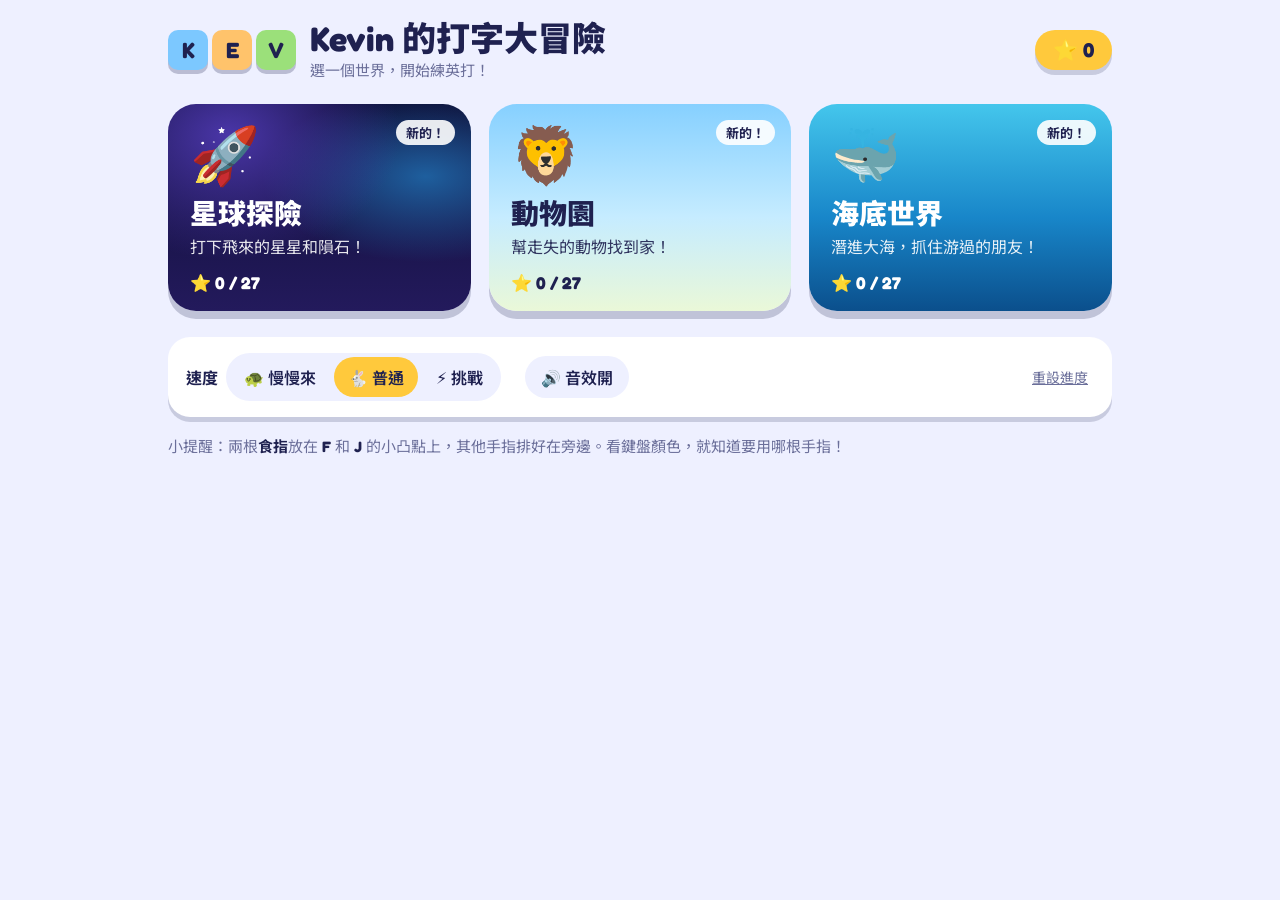
==== v2/index.html @ 430bf4ed "Add v2 game version" ====
<!DOCTYPE html>
<html lang="zh-Hant">
<head>
<meta charset="UTF-8">
<meta name="viewport" content="width=device-width, initial-scale=1, viewport-fit=cover">
<title>Kevin 的打字大冒險</title>
<link rel="preconnect" href="https://fonts.googleapis.com">
<link rel="preconnect" href="https://fonts.gstatic.com" crossorigin>
<link href="https://fonts.googleapis.com/css2?family=Fredoka:wght@500;600;700&family=Noto+Sans+TC:wght@500;700;900&display=swap" rel="stylesheet">
<style>
:root{
  --bg:#eef0ff; --card:#ffffff; --text:#1f2150; --muted:#6b6f9a; --line:#d9dcf5;
  --sun:#ffc93c; --tomato:#ff6b57; --mint:#2fcf98; --ink:#1f2150;
  --font:'Fredoka','Noto Sans TC',system-ui,-apple-system,'PingFang TC','Microsoft JhengHei',sans-serif;
  --chunk:0 5px 0 rgba(31,33,80,.18);
  box-sizing:border-box;
  padding-top:env(safe-area-inset-top,0px);
  padding-bottom:env(safe-area-inset-bottom,0px);
}
@media (prefers-color-scheme: dark){
  :root:not([data-theme="light"]){ --bg:#171935; --card:#242752; --text:#f3f3ff; --muted:#a7abd6; --line:#343871; --chunk:0 5px 0 rgba(0,0,0,.4); }
}
:root[data-theme="dark"]{ --bg:#171935; --card:#242752; --text:#f3f3ff; --muted:#a7abd6; --line:#343871; --chunk:0 5px 0 rgba(0,0,0,.4); }
*,*::before,*::after{box-sizing:border-box}
html{height:100%;scroll-padding-top:env(safe-area-inset-top,0px)}
body{margin:0;height:100%;background:var(--bg);color:var(--text);font-family:var(--font);-webkit-user-select:none;user-select:none;-webkit-tap-highlight-color:transparent}
button{font-family:inherit;cursor:pointer;border:none;color:inherit}
button:focus-visible{outline:3px solid var(--sun);outline-offset:3px}

.screen{display:none;min-height:100%}
.screen.active{display:flex;flex-direction:column}
.wrap{width:100%;max-width:980px;margin:0 auto;padding:20px 18px 32px}

/* ---------- home ---------- */
.home-top{display:flex;align-items:center;justify-content:space-between;gap:12px;flex-wrap:wrap}
.logo{display:flex;align-items:center;gap:14px}
.logo-keys{display:flex;gap:4px}
.logo-keys span{width:40px;height:40px;border-radius:10px;display:grid;place-items:center;font-weight:700;font-size:22px;color:var(--ink);box-shadow:0 4px 0 rgba(31,33,80,.25)}
.logo h1{margin:0;font-size:clamp(24px,4vw,34px);font-weight:900;line-height:1.1}
.logo p{margin:2px 0 0;color:var(--muted);font-size:15px}
.star-badge{background:var(--sun);color:var(--ink);font-weight:700;font-size:20px;padding:8px 18px;border-radius:999px;box-shadow:var(--chunk)}

.theme-grid{display:grid;grid-template-columns:repeat(auto-fill,minmax(260px,1fr));gap:18px;margin-top:24px}
.theme-card{position:relative;text-align:left;border-radius:28px;padding:22px 22px 18px;min-height:190px;display:flex;flex-direction:column;box-shadow:0 8px 0 rgba(31,33,80,.22);transition:transform .12s}
.theme-card:active{transform:translateY(4px);box-shadow:0 4px 0 rgba(31,33,80,.22)}
.tc-icon{font-size:56px;line-height:1}
.tc-name{font-size:28px;font-weight:900;margin-top:10px}
.tc-tag{font-size:16px;opacity:.9;margin-top:2px}
.tc-stars{margin-top:auto;padding-top:14px;font-weight:700;font-size:17px}
.tc-new{position:absolute;top:16px;right:16px;background:rgba(255,255,255,.9);color:var(--ink);font-size:13px;font-weight:700;padding:3px 10px;border-radius:999px}

.settings{margin-top:26px;background:var(--card);border-radius:22px;padding:16px 18px;display:flex;flex-wrap:wrap;gap:14px 24px;align-items:center;box-shadow:var(--chunk)}
.settings .lbl{font-weight:700;margin-right:8px}
.seg-group{display:inline-flex;background:var(--bg);border-radius:999px;padding:4px;gap:4px}
.seg{padding:8px 14px;border-radius:999px;background:transparent;font-size:16px;font-weight:600}
.seg.on{background:var(--sun);color:var(--ink)}
.pill{padding:9px 16px;border-radius:999px;background:var(--bg);font-weight:600;font-size:16px}
.tip{margin-top:18px;color:var(--muted);font-size:15px;line-height:1.6}
.tip b{color:var(--text)}
.reset{margin-left:auto;background:transparent;color:var(--muted);font-size:14px;text-decoration:underline}

/* ---------- levels ---------- */
.lv-head{border-radius:0 0 32px 32px;padding:18px 18px 26px}
.lv-head-in{max-width:980px;margin:0 auto;display:flex;align-items:center;gap:16px}
.back{background:rgba(255,255,255,.9);color:var(--ink);font-weight:700;font-size:17px;padding:10px 16px;border-radius:999px;box-shadow:0 4px 0 rgba(0,0,0,.2)}
.lv-title{font-size:30px;font-weight:900;display:flex;align-items:center;gap:10px}
.lv-title span{font-size:44px}
.lv-sub{font-size:16px;opacity:.9}
.level-list{display:grid;grid-template-columns:repeat(auto-fill,minmax(280px,1fr));gap:14px}
.level-card{display:flex;align-items:center;gap:14px;text-align:left;background:var(--card);border-radius:20px;padding:14px 16px;box-shadow:var(--chunk);transition:transform .12s}
.level-card:active{transform:translateY(3px)}
.level-card.locked{opacity:.45;cursor:not-allowed}
.lv-num{flex:none;width:48px;height:48px;border-radius:14px;display:grid;place-items:center;font-weight:700;font-size:22px;background:var(--th,var(--sun));color:#fff}
.level-card.locked .lv-num{background:var(--line)}
.lv-info{flex:1;min-width:0}
.lv-name{font-weight:700;font-size:19px}
.lv-desc{font-size:14px;color:var(--muted);margin-top:2px}
.lv-stars{flex:none;font-size:22px;letter-spacing:1px}
.st-on{color:var(--sun);text-shadow:0 2px 0 rgba(0,0,0,.15)}
.st-off{color:var(--line)}

/* ---------- game ---------- */
#game.active{height:100%}
.hud{display:flex;align-items:center;gap:10px;padding:10px 14px 6px;flex-wrap:wrap}
.icon-btn{width:46px;height:46px;border-radius:14px;background:var(--card);font-size:20px;box-shadow:var(--chunk)}
.hud-title{flex:1;min-width:140px;line-height:1.15}
.hud-title b{font-size:19px;display:block}
.hud-title small{color:var(--muted);font-size:14px}
.hud-stat{background:var(--card);padding:8px 14px;border-radius:14px;font-weight:700;font-size:18px;box-shadow:var(--chunk);white-space:nowrap}
.progress{height:10px;margin:4px 14px 10px;border-radius:999px;background:var(--line);overflow:hidden}
.progress div{height:100%;width:0;background:var(--mint);border-radius:999px;transition:width .3s}

.play{position:relative;flex:1;min-height:230px;margin:0 14px;border-radius:26px;overflow:hidden}
.play.hurt::after{content:'';position:absolute;inset:0;background:rgba(255,60,90,.28);animation:fadeout .45s forwards;pointer-events:none}
.sky-decor{position:absolute;opacity:.55;pointer-events:none}
.ground{position:absolute;left:0;right:0;bottom:0;height:46px;display:flex;justify-content:space-around;align-items:center;font-size:24px}
.target{position:absolute;top:0;display:flex;flex-direction:column;align-items:center;gap:4px;z-index:2}
.t-emoji{font-size:clamp(40px,7vw,64px);line-height:1;filter:drop-shadow(0 4px 5px rgba(0,0,0,.25));animation:bob 1.6s ease-in-out infinite}
.t-word{background:#fff;color:var(--ink);border-radius:16px;padding:0 14px;font-weight:700;font-size:clamp(30px,4.6vw,46px);letter-spacing:3px;box-shadow:0 5px 0 rgba(0,0,0,.22);border:3px solid var(--th-accent,#888);line-height:1.35;white-space:nowrap}
.t-word.letter{text-transform:uppercase;min-width:64px;text-align:center}
.t-word span.done{color:var(--mint)}
.t-word span.cur{text-decoration:underline;text-decoration-thickness:4px;text-underline-offset:6px;text-decoration-color:var(--tomato)}
.t-zh{background:rgba(255,255,255,.85);color:var(--ink);font-size:15px;font-weight:700;border-radius:10px;padding:1px 10px}
.target.shake{animation:shake .28s}
.target.pop{animation:pop .38s forwards}
.target.escaped{animation:escape .5s forwards}
.particle,.float{position:absolute;transform:translate(-50%,-50%);pointer-events:none;z-index:3}
.particle{font-size:24px;animation:fly .75s ease-out forwards}
.float{font-weight:700;font-size:28px;color:#fff;text-shadow:0 3px 0 rgba(0,0,0,.35);animation:rise 1s ease-out forwards;white-space:nowrap}
.float.big{font-size:20px;background:var(--th-accent);padding:4px 16px;border-radius:999px;text-shadow:none;animation-duration:1.5s}

.hint{text-align:center;font-size:18px;font-weight:600;padding:10px 12px 6px;min-height:40px;display:flex;align-items:center;justify-content:center;gap:6px;flex-wrap:wrap}
.hint .hk{display:inline-grid;place-items:center;min-width:34px;height:34px;padding:0 8px;background:var(--card);border-radius:9px;box-shadow:var(--chunk);font-size:20px}
.fdot{display:inline-block;width:16px;height:16px;border-radius:50%;border:2px solid rgba(0,0,0,.2)}

.kb{--k:clamp(26px,6.3vw,54px);display:flex;flex-direction:column;align-items:center;gap:6px;padding:4px 8px 14px}
.kb-row{display:flex;gap:6px}
.kb-row.r1{padding-left:calc(var(--k)*.35)}
.kb-row.r2{padding-left:calc(var(--k)*1.05)}
.key{position:relative;width:var(--k);height:var(--k);border-radius:calc(var(--k)*.22);background:var(--fc);color:var(--ink);font-weight:700;font-size:calc(var(--k)*.42);box-shadow:0 4px 0 rgba(31,33,80,.28);transition:transform .08s}
.key.space{width:calc(var(--k)*6);font-size:calc(var(--k)*.3)}
.key.bump::after{content:'';position:absolute;left:35%;right:35%;bottom:14%;height:3px;border-radius:2px;background:rgba(31,33,80,.55)}
.key.dim{opacity:.35}
.key.next{outline:4px solid var(--tomato);outline-offset:2px;animation:pulse 1s ease-in-out infinite;opacity:1}
.key.ok{transform:translateY(3px);box-shadow:0 1px 0 rgba(31,33,80,.28);filter:brightness(1.12)}
.key.bad{background:var(--tomato)!important;color:#fff;transform:translateY(3px)}

.overlay{position:absolute;inset:0;display:none;place-items:center;background:rgba(20,22,60,.45);z-index:10;border-radius:26px}
.overlay.show{display:grid}
.count{font-size:120px;font-weight:700;color:#fff;text-shadow:0 8px 0 rgba(0,0,0,.3);animation:zoom .7s ease-out}
.count.go{color:var(--sun)}
.pause-card{background:var(--card);border-radius:26px;padding:26px 30px;display:flex;flex-direction:column;gap:12px;align-items:stretch;min-width:240px;box-shadow:var(--chunk);text-align:center}
.pc-title{font-size:26px;font-weight:900}
.pc-tip{color:var(--muted);font-size:14px}

.btn{padding:14px 24px;border-radius:999px;background:var(--card);font-size:19px;font-weight:700;box-shadow:var(--chunk);transition:transform .1s}
.btn:active{transform:translateY(3px)}
.btn.primary{background:var(--sun);color:var(--ink)}

/* ---------- result ---------- */
#result.active{justify-content:center;align-items:center;padding:24px 16px}
.res-card{background:var(--card);border-radius:32px;padding:28px 26px;width:100%;max-width:520px;text-align:center;box-shadow:0 10px 0 rgba(0,0,0,.2)}
.res-emoji{font-size:80px;line-height:1}
.res-title{font-size:30px;font-weight:900;margin:8px 0 4px}
.res-stars{font-size:56px;letter-spacing:6px}
.res-stars span{display:inline-block;animation:starIn .45s backwards}
.res-note{min-height:24px;color:var(--tomato);font-weight:700;font-size:17px}
.res-stats{display:grid;grid-template-columns:1fr 1fr;gap:10px;margin:16px 0 20px}
.res-stats div{background:var(--bg);border-radius:16px;padding:10px}
.res-stats b{display:block;font-size:26px}
.res-stats small{color:var(--muted);font-size:14px}
.res-btns{display:flex;flex-wrap:wrap;gap:10px;justify-content:center}
.res-hint{margin-top:12px;color:var(--muted);font-size:14px}

.toast{position:fixed;left:50%;bottom:calc(24px + env(safe-area-inset-bottom,0px));transform:translateX(-50%);background:var(--ink);color:#fff;padding:12px 20px;border-radius:999px;font-weight:600;font-size:16px;z-index:50;opacity:0;transition:opacity .25s;pointer-events:none;max-width:90vw;text-align:center}
.toast.show{opacity:1}

@keyframes bob{50%{transform:translateY(-6px)}}
@keyframes shake{25%{transform:translateX(-9px)}75%{transform:translateX(9px)}}
@keyframes pop{to{transform:scale(1.45);opacity:0}}
@keyframes escape{to{transform:translateY(24px) scale(.8);opacity:0}}
@keyframes fly{to{transform:translate(calc(-50% + var(--dx)),calc(-50% + var(--dy))) scale(.3);opacity:0}}
@keyframes rise{to{transform:translate(-50%,-140%);opacity:0}}
@keyframes fadeout{to{opacity:0}}
@keyframes pulse{50%{outline-color:transparent}}
@keyframes zoom{from{transform:scale(2);opacity:0}}
@keyframes starIn{from{transform:scale(0) rotate(-90deg)}}
@media (prefers-reduced-motion: reduce){
  .t-emoji,.key.next{animation:none}
}
@media (max-height:620px){
  .kb{--k:clamp(24px,5vw,42px)}
  .hud{padding-top:6px}
}
</style>
</head>
<body>

<!-- HOME -->
<section class="screen active" id="home">
  <div class="wrap">
    <div class="home-top">
      <div class="logo">
        <div class="logo-keys"><span style="background:#7cc8ff">K</span><span style="background:#ffc36b">E</span><span style="background:#9be07a">V</span></div>
        <div><h1>Kevin 的打字大冒險</h1><p>選一個世界，開始練英打！</p></div>
      </div>
      <div class="star-badge">⭐ <span id="totalStars">0</span></div>
    </div>
    <div class="theme-grid" id="themeGrid"></div>
    <div class="settings">
      <div><span class="lbl">速度</span><span class="seg-group" id="speedSeg"></span></div>
      <button class="pill" id="soundBtn"></button>
      <button class="reset" id="resetBtn">重設進度</button>
    </div>
    <p class="tip">小提醒：兩根<b>食指</b>放在 <b>F</b> 和 <b>J</b> 的小凸點上，其他手指排好在旁邊。看鍵盤顏色，就知道要用哪根手指！</p>
  </div>
</section>

<!-- LEVELS -->
<section class="screen" id="levels">
  <div class="lv-head" id="lvHead">
    <div class="lv-head-in">
      <button class="back" id="lvBack">← 回首頁</button>
      <div>
        <div class="lv-title"><span id="lvIcon"></span><span style="font-size:inherit" id="lvName"></span></div>
        <div class="lv-sub" id="lvTag"></div>
      </div>
    </div>
  </div>
  <div class="wrap"><div class="level-list" id="levelList"></div></div>
</section>

<!-- GAME -->
<section class="screen" id="game">
  <div class="hud">
    <button class="icon-btn" id="pauseBtn" aria-label="暫停">⏸</button>
    <div class="hud-title"><b id="hudTheme"></b><small id="hudLevel"></small></div>
    <div class="hud-stat" id="hudHearts"></div>
    <div class="hud-stat">⭐ <span id="hudScore">0</span></div>
    <div class="hud-stat">🔥 <span id="hudCombo">0</span></div>
  </div>
  <div class="progress"><div id="progBar"></div></div>
  <div class="play" id="play"></div>
  <div class="hint" id="hint">&nbsp;</div>
  <div class="kb" id="kb"></div>
  <div class="overlay" id="overlay"></div>
</section>

<!-- RESULT -->
<section class="screen" id="result">
  <div class="res-card">
    <div class="res-emoji" id="resEmoji"></div>
    <div class="res-title" id="resTitle"></div>
    <div class="res-stars" id="resStars"></div>
    <div class="res-note" id="resNote"></div>
    <div class="res-stats" id="resStats"></div>
    <div class="res-btns">
      <button class="btn" id="btnBack">回關卡</button>
      <button class="btn" id="btnRetry">再玩一次</button>
      <button class="btn primary" id="btnNext">下一關</button>
    </div>
    <div class="res-hint">按 Enter 也可以繼續</div>
  </div>
</section>

<div class="toast" id="toast"></div>

<script>
/* ============================================================
   主題設定：要新增主題，複製一個 { ... } 區塊改內容就好
   words: [英文單字, 圖示, 中文]
   ============================================================ */
const THEMES = [
  {
    id:'space', name:'星球探險', icon:'🚀', tagline:'打下飛來的星星和隕石！',
    bg:'radial-gradient(ellipse at 20% 15%, #4a36a8 0%, transparent 50%), radial-gradient(ellipse at 85% 35%, #1e5f9e 0%, transparent 45%), linear-gradient(180deg,#0d0c33 0%,#231a5c 100%)',
    ground:'linear-gradient(180deg,#6b5ca8,#3a2f73)', textOnBg:'#ffffff', accent:'#8f7bff',
    decor:['🌑','🛰️','👩‍🚀','🌕','🛸','🌑'], skyDecor:['✦','✧','★','·','✦'],
    carriers:['🪐','☄️','🛸','🌟','🌙','🛰️'], particles:['✨','⭐','💫'],
    cheers:['命中目標！','太空英雄！','火力全開！','發射成功！'],
    words:[['sun','☀️','太陽'],['moon','🌙','月亮'],['star','⭐','星星'],['mars','🔴','火星'],['sky','🌌','天空'],['ufo','🛸','幽浮'],
           ['earth','🌍','地球'],['comet','☄️','彗星'],['alien','👽','外星人'],['rocket','🚀','火箭'],['planet','🪐','行星'],['orbit','🛰️','軌道']]
  },
  {
    id:'zoo', name:'動物園', icon:'🦁', tagline:'幫走失的動物找到家！',
    bg:'linear-gradient(180deg,#86d0ff 0%,#c6ecff 55%,#eaf8d8 100%)',
    ground:'linear-gradient(180deg,#7ccf5a,#4ea539)', textOnBg:'#1f2150', accent:'#ff9f1c',
    decor:['🌳','🌿','🎪','🌻','🌳','🌿'], skyDecor:['☁️','☁️','🐦','☁️'],
    carriers:['🦒','🐘','🐒','🦓','🐧','🦘'], particles:['🎈','🍌','💛'],
    cheers:['動物回家了！','超級飼育員！','好厲害！','動物們在歡呼！'],
    words:[['cat','🐱','貓'],['dog','🐶','狗'],['pig','🐷','豬'],['cow','🐮','牛'],['lion','🦁','獅子'],['bear','🐻','熊'],['duck','🦆','鴨子'],
           ['frog','🐸','青蛙'],['zebra','🦓','斑馬'],['tiger','🐯','老虎'],['panda','🐼','熊貓'],['monkey','🐵','猴子'],['horse','🐴','馬'],['rabbit','🐰','兔子']]
  },
  {
    id:'ocean', name:'海底世界', icon:'🐳', tagline:'潛進大海，抓住游過的朋友！',
    bg:'linear-gradient(180deg,#44c6ec 0%,#1886c9 55%,#0b4f8c 100%)',
    ground:'linear-gradient(180deg,#f3d99b,#d7ae62)', textOnBg:'#ffffff', accent:'#00b4d8',
    decor:['🐚','🌿','🦀','⭐','🐚','🌿'], skyDecor:['○','◦','○','🐟'],
    carriers:['🐠','🐡','🐙','🐟','🦑','🐢'], particles:['💧','✨','🐚'],
    cheers:['抓到了！','海洋小勇士！','游得好快！','太棒了！'],
    words:[['fish','🐟','魚'],['crab','🦀','螃蟹'],['seal','🦭','海豹'],['wave','🌊','海浪'],['boat','⛵','船'],['sea','🌊','大海'],
           ['shark','🦈','鯊魚'],['whale','🐳','鯨魚'],['shell','🐚','貝殼'],['squid','🦑','魷魚'],['turtle','🐢','海龜'],['dolphin','🐬','海豚'],['octopus','🐙','章魚']]
  }
];

/* 關卡（每個主題都一樣，從基本列開始） */
const LEVELS = [
  {name:'F 和 J',       desc:'兩根食指放在小凸點上', type:'letters', keys:'fj',        count:15},
  {name:'左手基本列',    desc:'A S D F',            type:'letters', keys:'asdf',      count:20},
  {name:'右手基本列',    desc:'J K L',              type:'letters', keys:'jkl',       count:20},
  {name:'整排基本列',    desc:'A 到 L 加上 G H',     type:'letters', keys:'asdfghjkl', count:20},
  {name:'上排字母',      desc:'Q W E R T Y U I O P', type:'letters', keys:'qwertyuiop',count:20},
  {name:'下排字母',      desc:'Z X C V B N M',       type:'letters', keys:'zxcvbnm',   count:20},
  {name:'全部字母',      desc:'26 個字母大集合',      type:'letters', keys:'abcdefghijklmnopqrstuvwxyz', count:25},
  {name:'主題小單字',    desc:'3～4 個字母的單字',    type:'words',   maxLen:4,  count:10},
  {name:'主題單字挑戰',  desc:'所有主題單字',         type:'words',   maxLen:99, count:12}
];

const SPEEDS = {slow:{label:'🐢 慢慢來',mult:1.5}, normal:{label:'🐇 普通',mult:1}, fast:{label:'⚡ 挑戰',mult:0.72}};
const MAX_HEARTS = 5;

const FINGERS = {
  lp:{name:'左手小指',color:'#ff9ecb'}, lr:{name:'左手無名指',color:'#ffc36b'}, lm:{name:'左手中指',color:'#9be07a'}, li:{name:'左手食指',color:'#7cc8ff'},
  ri:{name:'右手食指',color:'#c3a8ff'}, rm:{name:'右手中指',color:'#9be07a'}, rr:{name:'右手無名指',color:'#ffc36b'}, rp:{name:'右手小指',color:'#ff9ecb'},
  th:{name:'大拇指',color:'#e2e4f0'}
};
const KEY_FINGER = {q:'lp',a:'lp',z:'lp',w:'lr',s:'lr',x:'lr',e:'lm',d:'lm',c:'lm',r:'li',f:'li',v:'li',t:'li',g:'li',b:'li',
  y:'ri',h:'ri',n:'ri',u:'ri',j:'ri',m:'ri',i:'rm',k:'rm',o:'rr',l:'rr',p:'rp',';':'rp',' ':'th'};
const ROWS = ['qwertyuiop','asdfghjkl;','zxcvbnm'];

/* ---------- storage ---------- */
const PKEY='kevin-typing-progress-v1', SKEY='kevin-typing-settings-v1';
const store = {
  get(k,d){ try{ const v=localStorage.getItem(k); return v?JSON.parse(v):d; }catch(e){ return d; } },
  set(k,v){ try{ localStorage.setItem(k,JSON.stringify(v)); }catch(e){} }
};
let progress = store.get(PKEY,{}) || {};
let settings = Object.assign({speed:'normal',sound:true}, store.get(SKEY,{})||{});
const getStars=(tid,li)=>(progress[tid]&&progress[tid][li])||0;
function setStars(tid,li,s){ progress[tid]=progress[tid]||{}; if(s>(progress[tid][li]||0)){ progress[tid][li]=s; store.set(PKEY,progress); return true; } return false; }
const isUnlocked=(tid,li)=>li===0||getStars(tid,li-1)>=1;
const themeStars=tid=>LEVELS.reduce((a,_,i)=>a+getStars(tid,i),0);

/* ---------- helpers ---------- */
const $=s=>document.querySelector(s);
const pick=a=>a[Math.floor(Math.random()*a.length)];
function shuffle(a){ for(let i=a.length-1;i>0;i--){ const j=Math.floor(Math.random()*(i+1)); [a[i],a[j]]=[a[j],a[i]]; } return a; }
const starHtml=s=>'<span class="st-on">★</span>'.repeat(s)+'<span class="st-off">★</span>'.repeat(3-s);
let toastT=0;
function toast(msg){ const t=$('#toast'); t.textContent=msg; t.classList.add('show'); clearTimeout(toastT); toastT=setTimeout(()=>t.classList.remove('show'),2600); }

/* ---------- sound ---------- */
let actx=null;
function beep(freq,dur=0.08,type='sine',vol=0.07,delay=0){
  if(!settings.sound) return;
  try{
    actx=actx||new (window.AudioContext||window.webkitAudioContext)();
    if(actx.state==='suspended') actx.resume();
    const t0=actx.currentTime+delay, o=actx.createOscillator(), g=actx.createGain();
    o.type=type; o.frequency.value=freq;
    g.gain.setValueAtTime(vol,t0); g.gain.exponentialRampToValueAtTime(0.0001,t0+dur);
    o.connect(g).connect(actx.destination); o.start(t0); o.stop(t0+dur+0.02);
  }catch(e){}
}
const chord=(fs,gap=0.06)=>fs.forEach((f,i)=>beep(f,0.14,'triangle',0.06,i*gap));

/* ---------- screens ---------- */
let current='home', selTheme=0, selLevel=0, game=null;
function show(id){ document.querySelectorAll('.screen').forEach(s=>s.classList.toggle('active',s.id===id)); current=id; window.scrollTo(0,0); }

function renderHome(){
  $('#totalStars').textContent=THEMES.reduce((a,t)=>a+themeStars(t.id),0);
  $('#themeGrid').innerHTML=THEMES.map((t,i)=>{
    const s=themeStars(t.id);
    return `<button class="theme-card" data-i="${i}" style="background:${t.bg};color:${t.textOnBg}">
      ${s===0?'<span class="tc-new">新的！</span>':''}
      <div class="tc-icon">${t.icon}</div><div class="tc-name">${t.name}</div><div class="tc-tag">${t.tagline}</div>
      <div class="tc-stars">⭐ ${s} / ${LEVELS.length*3}</div></button>`;
  }).join('');
  $('#speedSeg').innerHTML=Object.entries(SPEEDS).map(([k,v])=>`<button class="seg ${settings.speed===k?'on':''}" data-speed="${k}">${v.label}</button>`).join('');
  $('#soundBtn').textContent=settings.sound?'🔊 音效開':'🔇 音效關';
  $('#resetBtn').textContent='重設進度'; resetArmed=false;
}

function openTheme(i){
  selTheme=i; const t=THEMES[i];
  const h=$('#lvHead'); h.style.background=t.bg; h.style.color=t.textOnBg;
  $('#lvIcon').textContent=t.icon; $('#lvName').textContent=t.name; $('#lvTag').textContent=t.tagline;
  $('#levelList').innerHTML=LEVELS.map((L,li)=>{
    const un=isUnlocked(t.id,li);
    return `<button class="level-card ${un?'':'locked'}" data-li="${li}" ${un?'':'disabled'} style="--th:${t.accent}">
      <div class="lv-num">${un?li+1:'🔒'}</div>
      <div class="lv-info"><div class="lv-name">${L.name}</div><div class="lv-desc">${L.desc}</div></div>
      <div class="lv-stars">${starHtml(getStars(t.id,li))}</div></button>`;
  }).join('');
  show('levels');
}

/* ---------- game ---------- */
function buildQueue(theme,level){
  if(level.type==='words'){
    const pool=theme.words.filter(w=>w[0].length<=level.maxLen);
    let out=[]; while(out.length<level.count) out.push(...shuffle(pool.slice()));
    return out.slice(0,level.count).map(([text,emoji,zh])=>({text,emoji,zh}));
  }
  const keys=[...level.keys], out=[]; let prev='';
  for(let i=0;i<level.count;i++){
    let k; do{ k=pick(keys); }while(keys.length>1&&k===prev);
    prev=k; out.push({text:k,emoji:pick(theme.carriers)});
  }
  return out;
}

let keyEls={};
function renderKeyboard(level){
  const kb=$('#kb');
  const keyHtml=k=>{
    const f=FINGERS[KEY_FINGER[k]];
    const dim=level.type==='letters'&&k!==' '&&!level.keys.includes(k);
    return `<button class="key ${k===' '?'space':''} ${k==='f'||k==='j'?'bump':''} ${dim?'dim':''}" data-k="${k}" style="--fc:${f.color}" tabindex="-1">${k===' '?'空白鍵':k.toUpperCase()}</button>`;
  };
  kb.innerHTML=ROWS.map((r,ri)=>`<div class="kb-row r${ri}">${[...r].map(keyHtml).join('')}</div>`).join('')+`<div class="kb-row">${keyHtml(' ')}</div>`;
  keyEls={}; kb.querySelectorAll('.key').forEach(el=>keyEls[el.dataset.k]=el);
}
function flashKey(ch,cls){ const el=keyEls[ch]; if(!el) return; el.classList.add(cls); setTimeout(()=>el.classList.remove(cls),170); }
function setHint(ch){
  document.querySelectorAll('.key.next').forEach(e=>e.classList.remove('next'));
  const h=$('#hint');
  if(!ch){ h.innerHTML='&nbsp;'; return; }
  if(keyEls[ch]) keyEls[ch].classList.add('next');
  const f=FINGERS[KEY_FINGER[ch]];
  h.innerHTML=`下一個 <span class="hk">${ch.toUpperCase()}</span> 用 <span class="fdot" style="background:${f?f.color:'#ccc'}"></span><b>${f?f.name:''}</b>`;
}
function updateHud(){
  if(!game) return;
  $('#hudHearts').textContent='❤️'.repeat(Math.max(0,game.hearts))+'🤍'.repeat(MAX_HEARTS-Math.max(0,game.hearts));
  $('#hudScore').textContent=game.score;
  $('#hudCombo').textContent=game.combo;
  $('#progBar').style.width=(game.i/game.queue.length*100)+'%';
}

function cleanupGame(){
  if(game){ game.running=false; cancelAnimationFrame(game.raf); game.timers.forEach(clearTimeout); }
  game=null; const ov=$('#overlay'); ov.classList.remove('show'); ov.innerHTML='';
}

function startLevel(li){
  cleanupGame();
  selLevel=li;
  const theme=THEMES[selTheme], level=LEVELS[li];
  game={theme,level,li,queue:buildQueue(theme,level),i:0,hearts:MAX_HEARTS,score:0,combo:0,bestCombo:0,
        correct:0,wrong:0,misses:0,active:0,running:false,paused:false,target:null,raf:0,last:0,timers:[]};
  const play=$('#play');
  play.style.background=theme.bg; play.style.setProperty('--th-accent',theme.accent);
  $('#game').style.setProperty('--th-accent',theme.accent);
  play.innerHTML='';
  for(let k=0;k<10;k++){
    const d=document.createElement('div'); d.className='sky-decor';
    d.textContent=theme.skyDecor[k%theme.skyDecor.length];
    d.style.cssText=`left:${Math.random()*92}%;top:${Math.random()*62}%;font-size:${14+Math.random()*20}px;color:${theme.textOnBg}`;
    play.appendChild(d);
  }
  const g=document.createElement('div'); g.className='ground'; g.style.background=theme.ground;
  g.innerHTML=theme.decor.map(x=>`<span>${x}</span>`).join(''); play.appendChild(g);
  $('#hudTheme').textContent=`${theme.icon} ${theme.name}`;
  $('#hudLevel').textContent=`第 ${li+1} 關：${level.name}`;
  renderKeyboard(level); setHint(null); updateHud();
  show('game');
  countdown(()=>{ game.running=true; game.last=performance.now(); spawn(); game.raf=requestAnimationFrame(loop); });
}

function countdown(done){
  const ov=$('#overlay'); let n=3;
  const draw=()=>{ ov.innerHTML=n>0?`<div class="count">${n}</div>`:`<div class="count go">GO!</div>`; };
  ov.classList.add('show'); draw(); beep(520);
  const tick=()=>{
    if(!game) return;
    n--;
    if(n>=0){ draw(); beep(n>0?520:880); game.timers.push(setTimeout(tick,700)); }
    else { ov.classList.remove('show'); ov.innerHTML=''; done(); }
  };
  game.timers.push(setTimeout(tick,700));
}

function loop(ts){
  if(!game||!game.running) return;
  const dt=Math.min(0.1,(ts-game.last)/1000); game.last=ts;
  if(!game.paused){
    game.active+=dt;
    const t=game.target;
    if(t&&!t.done){ t.p+=dt/t.dur; positionTarget(t); if(t.p>=1) miss(); }
  }
  game.raf=requestAnimationFrame(loop);
}
function positionTarget(t){
  const play=$('#play'); const maxY=play.clientHeight-46-t.el.offsetHeight;
  t.el.style.top=(Math.min(1,t.p)*Math.max(0,maxY))+'px';
}

function spawn(){
  if(!game||!game.running) return;
  const item=game.queue[game.i], isL=game.level.type!=='words';
  const el=document.createElement('div'); el.className='target';
  el.innerHTML=`<div class="t-emoji">${item.emoji}</div><div class="t-word ${isL?'letter':''}">${[...item.text].map(c=>`<span>${c}</span>`).join('')}</div>${item.zh?`<div class="t-zh">${item.zh}</div>`:''}`;
  const play=$('#play'); play.appendChild(el);
  const w=play.clientWidth, ew=el.offsetWidth;
  el.style.left=(12+Math.random()*Math.max(0,w-ew-24))+'px';
  const base=isL?6.5:3+1.4*item.text.length;
  const ramp=1-Math.min(0.3,game.i*0.015);
  game.target={el,item,p:0,dur:base*SPEEDS[settings.speed].mult*ramp,idx:0,done:false};
  markCurrent(); positionTarget(game.target); setHint(item.text[0]);
}
function markCurrent(){
  const t=game.target;
  t.el.querySelectorAll('.t-word span').forEach((s,k)=>{ s.classList.toggle('done',k<t.idx); s.classList.toggle('cur',k===t.idx&&!t.done); });
}

function handleChar(ch){
  if(!game||!game.running||game.paused) return;
  const t=game.target; if(!t||t.done) return;
  if(ch===t.item.text[t.idx]){
    game.correct++; t.idx++; flashKey(ch,'ok'); beep(620+t.idx*50,0.06,'triangle',0.05);
    if(t.idx>=t.item.text.length) hit(); else { markCurrent(); setHint(t.item.text[t.idx]); }
  }else{
    game.wrong++; game.combo=0; flashKey(ch,'bad'); beep(170,0.12,'square',0.035);
    t.el.classList.remove('shake'); void t.el.offsetWidth; t.el.classList.add('shake');
    updateHud();
  }
}

function relPos(el){ const pr=$('#play').getBoundingClientRect(), r=el.getBoundingClientRect(); return {x:r.left-pr.left+r.width/2,y:r.top-pr.top+r.height/2}; }
function burst(x,y){
  const play=$('#play');
  for(let k=0;k<10;k++){
    const s=document.createElement('span'); s.className='particle'; s.textContent=pick(game.theme.particles);
    const a=Math.random()*Math.PI*2, d=60+Math.random()*80;
    s.style.left=x+'px'; s.style.top=y+'px';
    s.style.setProperty('--dx',Math.cos(a)*d+'px'); s.style.setProperty('--dy',Math.sin(a)*d+'px');
    play.appendChild(s); setTimeout(()=>s.remove(),800);
  }
}
function floatText(x,y,txt,big){
  const s=document.createElement('div'); s.className='float'+(big?' big':''); s.textContent=txt;
  s.style.left=Math.max(80,Math.min($('#play').clientWidth-80,x))+'px'; s.style.top=y+'px';
  $('#play').appendChild(s); setTimeout(()=>s.remove(),1600);
}

function hit(){
  const t=game.target; t.done=true; markCurrent();
  game.combo++; game.bestCombo=Math.max(game.bestCombo,game.combo);
  const gain=10*t.item.text.length+Math.min(game.combo,10)*2; game.score+=gain;
  const p=relPos(t.el); burst(p.x,p.y); floatText(p.x,p.y-10,`+${gain}`);
  if(game.combo%5===0) floatText(p.x,p.y-70,`${pick(game.theme.cheers)} 連擊 ${game.combo}！`,true);
  chord([523,659,784]);
  t.el.classList.add('pop'); const el=t.el; setTimeout(()=>el.remove(),420);
  next();
}
function miss(){
  const t=game.target; t.done=true;
  game.hearts--; game.misses++; game.combo=0;
  t.el.classList.add('escaped'); const el=t.el; setTimeout(()=>el.remove(),520);
  beep(300,0.15,'sawtooth',0.04); beep(200,0.2,'sawtooth',0.04,0.12);
  const play=$('#play'); play.classList.remove('hurt'); void play.offsetWidth; play.classList.add('hurt');
  if(game.hearts<=0){ updateHud(); game.timers.push(setTimeout(()=>endGame(false),500)); game.running=false; return; }
  next();
}
function next(){
  game.i++; game.target=null; setHint(null); updateHud();
  if(game.i>=game.queue.length){ game.timers.push(setTimeout(()=>endGame(true),550)); return; }
  game.timers.push(setTimeout(spawn,380));
}

function endGame(win){
  if(!game) return;
  game.running=false; cancelAnimationFrame(game.raf);
  const total=game.correct+game.wrong;
  const acc=total?Math.round(game.correct/total*100):0;
  const lpm=Math.round(game.correct/(Math.max(game.active,1)/60));
  let stars=0;
  if(win) stars=(acc>=95&&game.misses===0)?3:(acc>=85&&game.misses<=1)?2:1;
  const before=getStars(game.theme.id,game.li);
  const improved=win&&setStars(game.theme.id,game.li,stars);
  const hasNext=win&&game.li+1<LEVELS.length;

  $('#result').style.background=game.theme.bg;
  $('#resEmoji').textContent=win?(stars===3?'🏆':stars===2?'🎉':'👍'):'💪';
  $('#resTitle').textContent=win?['','過關了！','很棒喔！','完美！超厲害！'][stars]:'差一點點！再試一次';
  $('#resStars').innerHTML=[0,1,2].map(k=>`<span class="${k<stars?'st-on':'st-off'}" style="animation-delay:${0.15+k*0.2}s">★</span>`).join('');
  let note='';
  if(win&&before===0&&hasNext) note='🔓 下一關解鎖了！';
  else if(improved) note='✨ 新紀錄！';
  else if(!win) note='讓東西掉到地上 5 次就要重來喔';
  $('#resNote').textContent=note;
  $('#resStats').innerHTML=`
    <div><b>${acc}%</b><small>正確率</small></div>
    <div><b>${lpm}</b><small>每分鐘打幾個字母</small></div>
    <div><b>${game.bestCombo}</b><small>最高連擊</small></div>
    <div><b>${game.score}</b><small>分數</small></div>`;
  $('#btnNext').style.display=hasNext?'':'none';
  if(win) chord([523,659,784,1047],0.12); else { beep(392,0.2,'triangle',0.06); beep(330,0.3,'triangle',0.06,0.2); }
  $('#overlay').classList.remove('show');
  show('result');
}

function togglePause(force){
  if(!game||!game.running) return;
  game.paused=force!==undefined?force:!game.paused;
  const ov=$('#overlay');
  if(game.paused){
    ov.classList.add('show');
    ov.innerHTML=`<div class="pause-card"><div class="pc-title">⏸ 休息一下</div>
      <button class="btn primary" data-act="resume">繼續玩</button>
      <button class="btn" data-act="quit">回關卡</button>
      <div class="pc-tip">按 Esc 也可以繼續</div></div>`;
  }else{ ov.classList.remove('show'); ov.innerHTML=''; game.last=performance.now(); }
}

/* ---------- events ---------- */
let resetArmed=false;
$('#themeGrid').addEventListener('click',e=>{ const c=e.target.closest('.theme-card'); if(c){ beep(700); openTheme(+c.dataset.i); } });
$('#speedSeg').addEventListener('click',e=>{ const b=e.target.closest('[data-speed]'); if(!b) return; settings.speed=b.dataset.speed; store.set(SKEY,settings); renderHome(); });
$('#soundBtn').addEventListener('click',()=>{ settings.sound=!settings.sound; store.set(SKEY,settings); renderHome(); beep(700); });
$('#resetBtn').addEventListener('click',()=>{
  if(!resetArmed){ resetArmed=true; $('#resetBtn').textContent='再按一次確認清除'; return; }
  progress={}; store.set(PKEY,progress); renderHome(); toast('進度已清除');
});
$('#lvBack').addEventListener('click',()=>{ renderHome(); show('home'); });
$('#levelList').addEventListener('click',e=>{ const c=e.target.closest('.level-card'); if(c&&!c.disabled) startLevel(+c.dataset.li); });
$('#pauseBtn').addEventListener('click',()=>togglePause());
$('#overlay').addEventListener('click',e=>{
  const b=e.target.closest('[data-act]'); if(!b) return;
  if(b.dataset.act==='resume') togglePause(false);
  else { cleanupGame(); openTheme(selTheme); }
});
$('#kb').addEventListener('click',e=>{ const k=e.target.closest('.key'); if(k) handleChar(k.dataset.k); });
$('#btnBack').addEventListener('click',()=>{ cleanupGame(); openTheme(selTheme); });
$('#btnRetry').addEventListener('click',()=>startLevel(selLevel));
$('#btnNext').addEventListener('click',()=>startLevel(selLevel+1));

document.addEventListener('keydown',e=>{
  if(e.ctrlKey||e.metaKey||e.altKey) return;
  if(current==='game'){
    if(e.key==='Escape'){ e.preventDefault(); togglePause(); return; }
    if(e.key==='Process'||e.key==='Unidentified'||(e.key.length===1&&/[^\x00-\x7F]/.test(e.key))){
      e.preventDefault(); toast('請先切換成英文輸入（按 🌐 地球鍵或 Caps Lock）'); return;
    }
    if(e.key.length===1){ e.preventDefault(); handleChar(e.key.toLowerCase()); }
  }else if(current==='result'&&e.key==='Enter'){
    e.preventDefault();
    ($('#btnNext').style.display!=='none'?$('#btnNext'):$('#btnRetry')).click();
  }
});
document.addEventListener('visibilitychange',()=>{ if(document.hidden&&game&&game.running&&!game.paused) togglePause(true); });

renderHome();
</script>
</body>
</html>
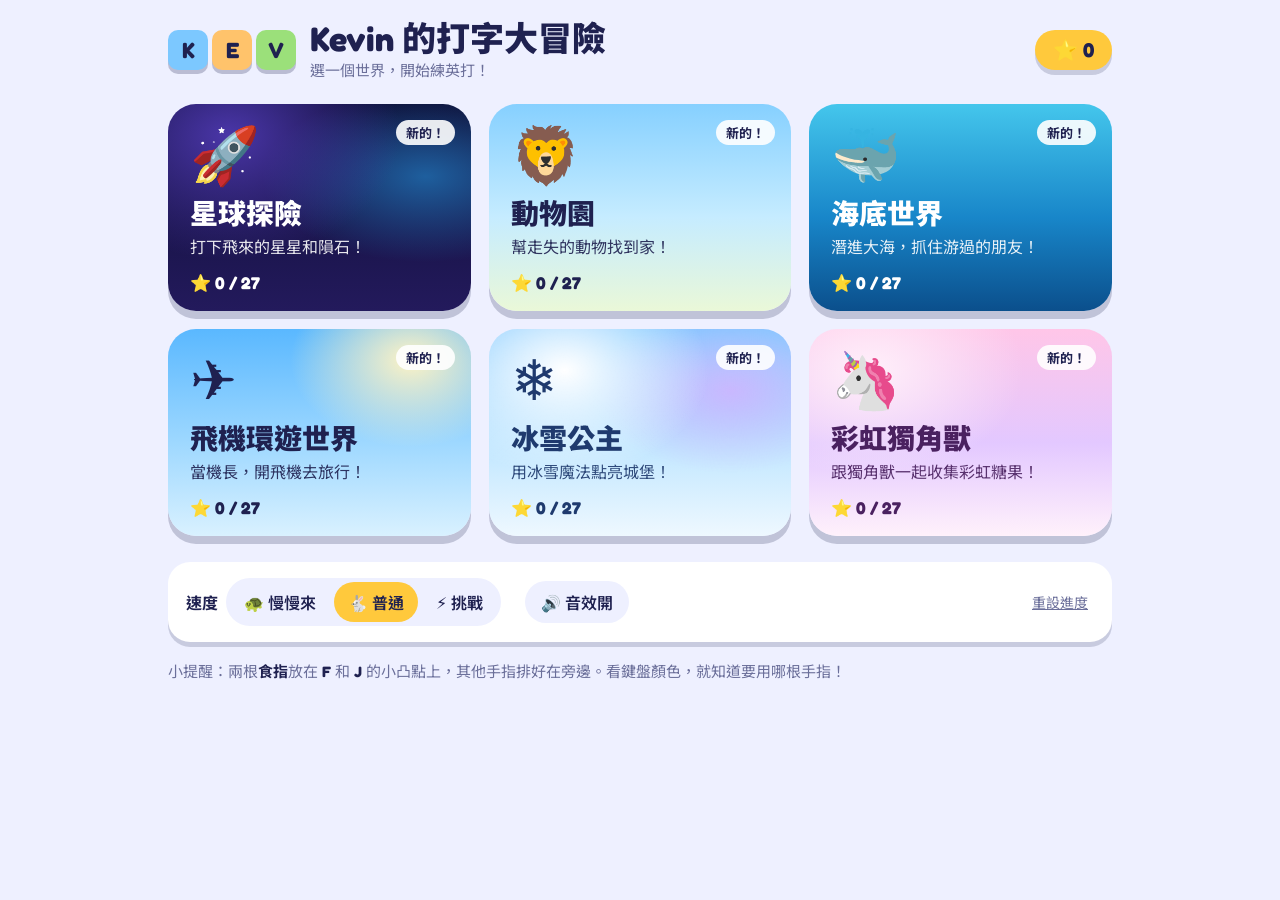
==== commit 27277ca2: "Update v2: add plane, ice princess, unicorn themes" ====
--- a/v2/index.html
+++ b/v2/index.html
@@ -280,6 +280,36 @@
     cheers:['抓到了！','海洋小勇士！','游得好快！','太棒了！'],
     words:[['fish','🐟','魚'],['crab','🦀','螃蟹'],['seal','🦭','海豹'],['wave','🌊','海浪'],['boat','⛵','船'],['sea','🌊','大海'],
            ['shark','🦈','鯊魚'],['whale','🐳','鯨魚'],['shell','🐚','貝殼'],['squid','🦑','魷魚'],['turtle','🐢','海龜'],['dolphin','🐬','海豚'],['octopus','🐙','章魚']]
+  },
+  {
+    id:'plane', name:'飛機環遊世界', icon:'✈️', tagline:'當機長，開飛機去旅行！',
+    bg:'radial-gradient(ellipse at 80% 15%, #fff3c4 0%, transparent 35%), linear-gradient(180deg,#5ab8ff 0%,#9ed8ff 55%,#d9f1ff 100%)',
+    ground:'linear-gradient(180deg,#8a94a8,#5d667a)', textOnBg:'#1f2150', accent:'#3a86ff',
+    decor:['🛫','🏢','🗼','🌴','🏔️','🛬'], skyDecor:['☁️','☁️','🌤️','☁️'],
+    carriers:['✈️','🛩️','🚁','🎈','🪂','🛫'], particles:['☁️','✨','💨'],
+    cheers:['起飛成功！','王牌機長！','飛得好高！','準時抵達！'],
+    words:[['jet','✈️','噴射機'],['fly','🛫','飛'],['map','🗺️','地圖'],['bag','🧳','行李'],['sky','☁️','天空'],['seat','💺','座位'],['gate','🚪','登機門'],
+           ['cloud','☁️','雲'],['pilot','👨‍✈️','機長'],['plane','✈️','飛機'],['ticket','🎫','機票'],['travel','🌏','旅行'],['airport','🛬','機場']]
+  },
+  {
+    id:'ice', name:'冰雪公主', icon:'❄️', tagline:'用冰雪魔法點亮城堡！',
+    bg:'radial-gradient(ellipse at 25% 20%, #ffffff 0%, transparent 45%), radial-gradient(ellipse at 80% 30%, #c9b8ff 0%, transparent 40%), linear-gradient(180deg,#7ec8ff 0%,#bfe6ff 55%,#eef8ff 100%)',
+    ground:'linear-gradient(180deg,#ffffff,#d3eaff)', textOnBg:'#1f3a6e', accent:'#4fa8ff',
+    decor:['🏔️','🌲','🏰','☃️','🌲','🏔️'], skyDecor:['❄️','❄','✧','❄️'],
+    carriers:['❄️','💎','👑','⛄','🧊','✨'], particles:['❄️','✨','💎'],
+    cheers:['冰雪魔法！','公主好厲害！','閃閃發亮！','城堡亮起來了！'],
+    words:[['ice','🧊','冰'],['snow','🌨️','雪'],['cold','🥶','冷'],['gown','👗','禮服'],['sled','🛷','雪橇'],['crown','👑','皇冠'],['skate','⛸️','溜冰'],
+           ['queen','👸','女王'],['magic','✨','魔法'],['castle','🏰','城堡'],['winter','❄️','冬天'],['snowman','☃️','雪人'],['princess','👸','公主']]
+  },
+  {
+    id:'unicorn', name:'彩虹獨角獸', icon:'🦄', tagline:'跟獨角獸一起收集彩虹糖果！',
+    bg:'radial-gradient(ellipse at 20% 20%, #fff0fa 0%, transparent 45%), linear-gradient(180deg,#ffc6e8 0%,#e3c8ff 55%,#fff1fb 100%)',
+    ground:'linear-gradient(180deg,#b8f0c8,#86dba0)', textOnBg:'#4a2160', accent:'#ff6fb5',
+    decor:['🌷','🍄','🏰','🌸','🍭','🌷'], skyDecor:['☁️','✨','🌈','💫'],
+    carriers:['🦄','🎀','🍭','🧁','🌈','💖'], particles:['💖','✨','🌸'],
+    cheers:['好可愛！','彩虹魔法！','閃亮亮！','獨角獸好開心！'],
+    words:[['bow','🎀','蝴蝶結'],['cake','🍰','蛋糕'],['pink','💗','粉紅色'],['love','💕','喜歡'],['ring','💍','戒指'],['candy','🍬','糖果'],['heart','❤️','愛心'],
+           ['fairy','🧚','仙子'],['dress','👗','洋裝'],['kitty','🐱','小貓'],['bunny','🐰','小兔子'],['flower','🌸','花'],['rainbow','🌈','彩虹'],['unicorn','🦄','獨角獸']]
   }
 ];
 
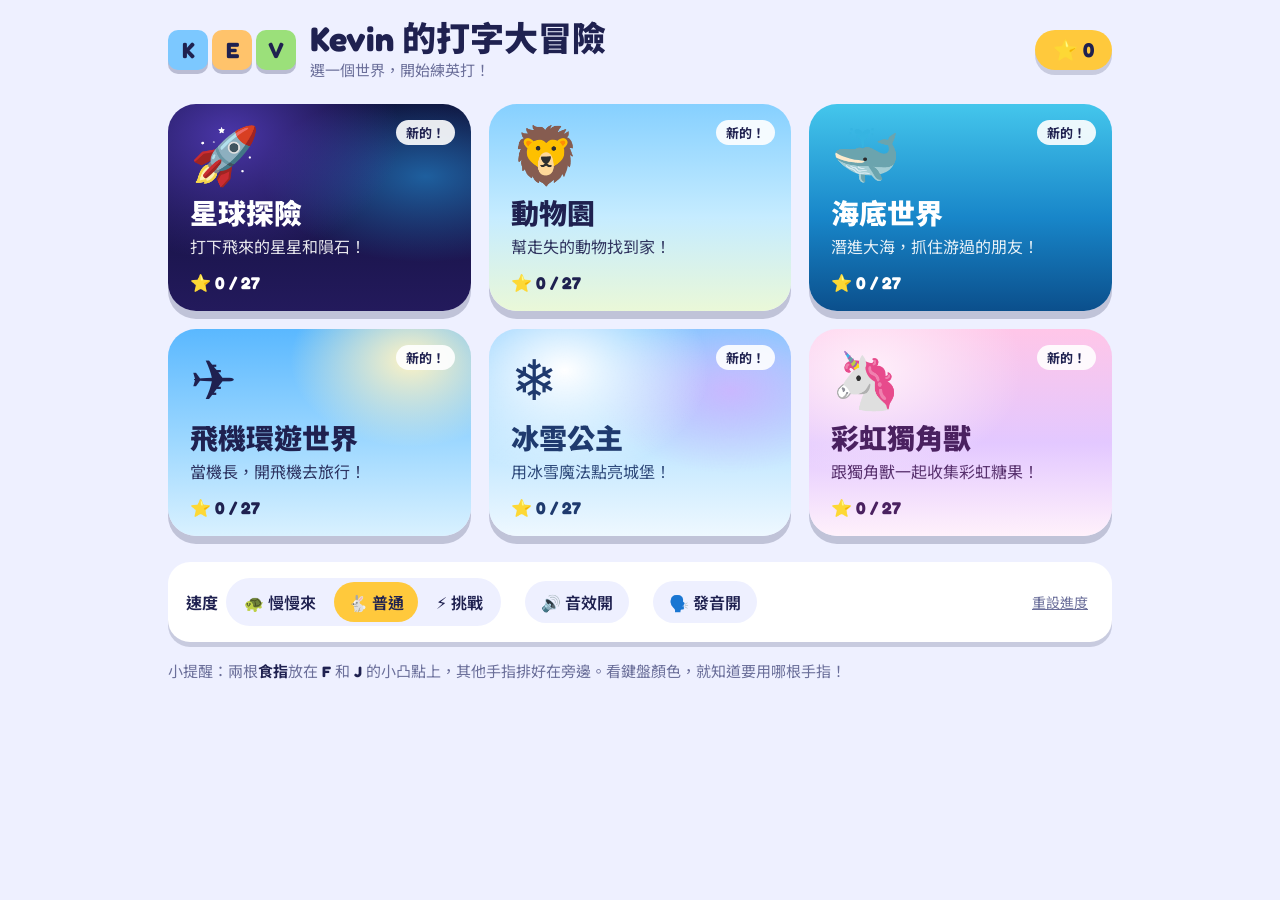
==== commit 644375e5: "Update v2 with new version and audio files" ====
--- a/v2/index.html
+++ b/v2/index.html
@@ -1,668 +1,843 @@
-<!DOCTYPE html>
-<html lang="zh-Hant">
-<head>
-<meta charset="UTF-8">
-<meta name="viewport" content="width=device-width, initial-scale=1, viewport-fit=cover">
-<title>Kevin 的打字大冒險</title>
-<link rel="preconnect" href="https://fonts.googleapis.com">
-<link rel="preconnect" href="https://fonts.gstatic.com" crossorigin>
-<link href="https://fonts.googleapis.com/css2?family=Fredoka:wght@500;600;700&family=Noto+Sans+TC:wght@500;700;900&display=swap" rel="stylesheet">
-<style>
-:root{
-  --bg:#eef0ff; --card:#ffffff; --text:#1f2150; --muted:#6b6f9a; --line:#d9dcf5;
-  --sun:#ffc93c; --tomato:#ff6b57; --mint:#2fcf98; --ink:#1f2150;
-  --font:'Fredoka','Noto Sans TC',system-ui,-apple-system,'PingFang TC','Microsoft JhengHei',sans-serif;
-  --chunk:0 5px 0 rgba(31,33,80,.18);
-  box-sizing:border-box;
-  padding-top:env(safe-area-inset-top,0px);
-  padding-bottom:env(safe-area-inset-bottom,0px);
-}
-@media (prefers-color-scheme: dark){
-  :root:not([data-theme="light"]){ --bg:#171935; --card:#242752; --text:#f3f3ff; --muted:#a7abd6; --line:#343871; --chunk:0 5px 0 rgba(0,0,0,.4); }
-}
-:root[data-theme="dark"]{ --bg:#171935; --card:#242752; --text:#f3f3ff; --muted:#a7abd6; --line:#343871; --chunk:0 5px 0 rgba(0,0,0,.4); }
-*,*::before,*::after{box-sizing:border-box}
-html{height:100%;scroll-padding-top:env(safe-area-inset-top,0px)}
-body{margin:0;height:100%;background:var(--bg);color:var(--text);font-family:var(--font);-webkit-user-select:none;user-select:none;-webkit-tap-highlight-color:transparent}
-button{font-family:inherit;cursor:pointer;border:none;color:inherit}
-button:focus-visible{outline:3px solid var(--sun);outline-offset:3px}
-
-.screen{display:none;min-height:100%}
-.screen.active{display:flex;flex-direction:column}
-.wrap{width:100%;max-width:980px;margin:0 auto;padding:20px 18px 32px}
-
-/* ---------- home ---------- */
-.home-top{display:flex;align-items:center;justify-content:space-between;gap:12px;flex-wrap:wrap}
-.logo{display:flex;align-items:center;gap:14px}
-.logo-keys{display:flex;gap:4px}
-.logo-keys span{width:40px;height:40px;border-radius:10px;display:grid;place-items:center;font-weight:700;font-size:22px;color:var(--ink);box-shadow:0 4px 0 rgba(31,33,80,.25)}
-.logo h1{margin:0;font-size:clamp(24px,4vw,34px);font-weight:900;line-height:1.1}
-.logo p{margin:2px 0 0;color:var(--muted);font-size:15px}
-.star-badge{background:var(--sun);color:var(--ink);font-weight:700;font-size:20px;padding:8px 18px;border-radius:999px;box-shadow:var(--chunk)}
-
-.theme-grid{display:grid;grid-template-columns:repeat(auto-fill,minmax(260px,1fr));gap:18px;margin-top:24px}
-.theme-card{position:relative;text-align:left;border-radius:28px;padding:22px 22px 18px;min-height:190px;display:flex;flex-direction:column;box-shadow:0 8px 0 rgba(31,33,80,.22);transition:transform .12s}
-.theme-card:active{transform:translateY(4px);box-shadow:0 4px 0 rgba(31,33,80,.22)}
-.tc-icon{font-size:56px;line-height:1}
-.tc-name{font-size:28px;font-weight:900;margin-top:10px}
-.tc-tag{font-size:16px;opacity:.9;margin-top:2px}
-.tc-stars{margin-top:auto;padding-top:14px;font-weight:700;font-size:17px}
-.tc-new{position:absolute;top:16px;right:16px;background:rgba(255,255,255,.9);color:var(--ink);font-size:13px;font-weight:700;padding:3px 10px;border-radius:999px}
-
-.settings{margin-top:26px;background:var(--card);border-radius:22px;padding:16px 18px;display:flex;flex-wrap:wrap;gap:14px 24px;align-items:center;box-shadow:var(--chunk)}
-.settings .lbl{font-weight:700;margin-right:8px}
-.seg-group{display:inline-flex;background:var(--bg);border-radius:999px;padding:4px;gap:4px}
-.seg{padding:8px 14px;border-radius:999px;background:transparent;font-size:16px;font-weight:600}
-.seg.on{background:var(--sun);color:var(--ink)}
-.pill{padding:9px 16px;border-radius:999px;background:var(--bg);font-weight:600;font-size:16px}
-.tip{margin-top:18px;color:var(--muted);font-size:15px;line-height:1.6}
-.tip b{color:var(--text)}
-.reset{margin-left:auto;background:transparent;color:var(--muted);font-size:14px;text-decoration:underline}
-
-/* ---------- levels ---------- */
-.lv-head{border-radius:0 0 32px 32px;padding:18px 18px 26px}
-.lv-head-in{max-width:980px;margin:0 auto;display:flex;align-items:center;gap:16px}
-.back{background:rgba(255,255,255,.9);color:var(--ink);font-weight:700;font-size:17px;padding:10px 16px;border-radius:999px;box-shadow:0 4px 0 rgba(0,0,0,.2)}
-.lv-title{font-size:30px;font-weight:900;display:flex;align-items:center;gap:10px}
-.lv-title span{font-size:44px}
-.lv-sub{font-size:16px;opacity:.9}
-.level-list{display:grid;grid-template-columns:repeat(auto-fill,minmax(280px,1fr));gap:14px}
-.level-card{display:flex;align-items:center;gap:14px;text-align:left;background:var(--card);border-radius:20px;padding:14px 16px;box-shadow:var(--chunk);transition:transform .12s}
-.level-card:active{transform:translateY(3px)}
-.level-card.locked{opacity:.45;cursor:not-allowed}
-.lv-num{flex:none;width:48px;height:48px;border-radius:14px;display:grid;place-items:center;font-weight:700;font-size:22px;background:var(--th,var(--sun));color:#fff}
-.level-card.locked .lv-num{background:var(--line)}
-.lv-info{flex:1;min-width:0}
-.lv-name{font-weight:700;font-size:19px}
-.lv-desc{font-size:14px;color:var(--muted);margin-top:2px}
-.lv-stars{flex:none;font-size:22px;letter-spacing:1px}
-.st-on{color:var(--sun);text-shadow:0 2px 0 rgba(0,0,0,.15)}
-.st-off{color:var(--line)}
-
-/* ---------- game ---------- */
-#game.active{height:100%}
-.hud{display:flex;align-items:center;gap:10px;padding:10px 14px 6px;flex-wrap:wrap}
-.icon-btn{width:46px;height:46px;border-radius:14px;background:var(--card);font-size:20px;box-shadow:var(--chunk)}
-.hud-title{flex:1;min-width:140px;line-height:1.15}
-.hud-title b{font-size:19px;display:block}
-.hud-title small{color:var(--muted);font-size:14px}
-.hud-stat{background:var(--card);padding:8px 14px;border-radius:14px;font-weight:700;font-size:18px;box-shadow:var(--chunk);white-space:nowrap}
-.progress{height:10px;margin:4px 14px 10px;border-radius:999px;background:var(--line);overflow:hidden}
-.progress div{height:100%;width:0;background:var(--mint);border-radius:999px;transition:width .3s}
-
-.play{position:relative;flex:1;min-height:230px;margin:0 14px;border-radius:26px;overflow:hidden}
-.play.hurt::after{content:'';position:absolute;inset:0;background:rgba(255,60,90,.28);animation:fadeout .45s forwards;pointer-events:none}
-.sky-decor{position:absolute;opacity:.55;pointer-events:none}
-.ground{position:absolute;left:0;right:0;bottom:0;height:46px;display:flex;justify-content:space-around;align-items:center;font-size:24px}
-.target{position:absolute;top:0;display:flex;flex-direction:column;align-items:center;gap:4px;z-index:2}
-.t-emoji{font-size:clamp(40px,7vw,64px);line-height:1;filter:drop-shadow(0 4px 5px rgba(0,0,0,.25));animation:bob 1.6s ease-in-out infinite}
-.t-word{background:#fff;color:var(--ink);border-radius:16px;padding:0 14px;font-weight:700;font-size:clamp(30px,4.6vw,46px);letter-spacing:3px;box-shadow:0 5px 0 rgba(0,0,0,.22);border:3px solid var(--th-accent,#888);line-height:1.35;white-space:nowrap}
-.t-word.letter{text-transform:uppercase;min-width:64px;text-align:center}
-.t-word span.done{color:var(--mint)}
-.t-word span.cur{text-decoration:underline;text-decoration-thickness:4px;text-underline-offset:6px;text-decoration-color:var(--tomato)}
-.t-zh{background:rgba(255,255,255,.85);color:var(--ink);font-size:15px;font-weight:700;border-radius:10px;padding:1px 10px}
-.target.shake{animation:shake .28s}
-.target.pop{animation:pop .38s forwards}
-.target.escaped{animation:escape .5s forwards}
-.particle,.float{position:absolute;transform:translate(-50%,-50%);pointer-events:none;z-index:3}
-.particle{font-size:24px;animation:fly .75s ease-out forwards}
-.float{font-weight:700;font-size:28px;color:#fff;text-shadow:0 3px 0 rgba(0,0,0,.35);animation:rise 1s ease-out forwards;white-space:nowrap}
-.float.big{font-size:20px;background:var(--th-accent);padding:4px 16px;border-radius:999px;text-shadow:none;animation-duration:1.5s}
-
-.hint{text-align:center;font-size:18px;font-weight:600;padding:10px 12px 6px;min-height:40px;display:flex;align-items:center;justify-content:center;gap:6px;flex-wrap:wrap}
-.hint .hk{display:inline-grid;place-items:center;min-width:34px;height:34px;padding:0 8px;background:var(--card);border-radius:9px;box-shadow:var(--chunk);font-size:20px}
-.fdot{display:inline-block;width:16px;height:16px;border-radius:50%;border:2px solid rgba(0,0,0,.2)}
-
-.kb{--k:clamp(26px,6.3vw,54px);display:flex;flex-direction:column;align-items:center;gap:6px;padding:4px 8px 14px}
-.kb-row{display:flex;gap:6px}
-.kb-row.r1{padding-left:calc(var(--k)*.35)}
-.kb-row.r2{padding-left:calc(var(--k)*1.05)}
-.key{position:relative;width:var(--k);height:var(--k);border-radius:calc(var(--k)*.22);background:var(--fc);color:var(--ink);font-weight:700;font-size:calc(var(--k)*.42);box-shadow:0 4px 0 rgba(31,33,80,.28);transition:transform .08s}
-.key.space{width:calc(var(--k)*6);font-size:calc(var(--k)*.3)}
-.key.bump::after{content:'';position:absolute;left:35%;right:35%;bottom:14%;height:3px;border-radius:2px;background:rgba(31,33,80,.55)}
-.key.dim{opacity:.35}
-.key.next{outline:4px solid var(--tomato);outline-offset:2px;animation:pulse 1s ease-in-out infinite;opacity:1}
-.key.ok{transform:translateY(3px);box-shadow:0 1px 0 rgba(31,33,80,.28);filter:brightness(1.12)}
-.key.bad{background:var(--tomato)!important;color:#fff;transform:translateY(3px)}
-
-.overlay{position:absolute;inset:0;display:none;place-items:center;background:rgba(20,22,60,.45);z-index:10;border-radius:26px}
-.overlay.show{display:grid}
-.count{font-size:120px;font-weight:700;color:#fff;text-shadow:0 8px 0 rgba(0,0,0,.3);animation:zoom .7s ease-out}
-.count.go{color:var(--sun)}
-.pause-card{background:var(--card);border-radius:26px;padding:26px 30px;display:flex;flex-direction:column;gap:12px;align-items:stretch;min-width:240px;box-shadow:var(--chunk);text-align:center}
-.pc-title{font-size:26px;font-weight:900}
-.pc-tip{color:var(--muted);font-size:14px}
-
-.btn{padding:14px 24px;border-radius:999px;background:var(--card);font-size:19px;font-weight:700;box-shadow:var(--chunk);transition:transform .1s}
-.btn:active{transform:translateY(3px)}
-.btn.primary{background:var(--sun);color:var(--ink)}
-
-/* ---------- result ---------- */
-#result.active{justify-content:center;align-items:center;padding:24px 16px}
-.res-card{background:var(--card);border-radius:32px;padding:28px 26px;width:100%;max-width:520px;text-align:center;box-shadow:0 10px 0 rgba(0,0,0,.2)}
-.res-emoji{font-size:80px;line-height:1}
-.res-title{font-size:30px;font-weight:900;margin:8px 0 4px}
-.res-stars{font-size:56px;letter-spacing:6px}
-.res-stars span{display:inline-block;animation:starIn .45s backwards}
-.res-note{min-height:24px;color:var(--tomato);font-weight:700;font-size:17px}
-.res-stats{display:grid;grid-template-columns:1fr 1fr;gap:10px;margin:16px 0 20px}
-.res-stats div{background:var(--bg);border-radius:16px;padding:10px}
-.res-stats b{display:block;font-size:26px}
-.res-stats small{color:var(--muted);font-size:14px}
-.res-btns{display:flex;flex-wrap:wrap;gap:10px;justify-content:center}
-.res-hint{margin-top:12px;color:var(--muted);font-size:14px}
-
-.toast{position:fixed;left:50%;bottom:calc(24px + env(safe-area-inset-bottom,0px));transform:translateX(-50%);background:var(--ink);color:#fff;padding:12px 20px;border-radius:999px;font-weight:600;font-size:16px;z-index:50;opacity:0;transition:opacity .25s;pointer-events:none;max-width:90vw;text-align:center}
-.toast.show{opacity:1}
-
-@keyframes bob{50%{transform:translateY(-6px)}}
-@keyframes shake{25%{transform:translateX(-9px)}75%{transform:translateX(9px)}}
-@keyframes pop{to{transform:scale(1.45);opacity:0}}
-@keyframes escape{to{transform:translateY(24px) scale(.8);opacity:0}}
-@keyframes fly{to{transform:translate(calc(-50% + var(--dx)),calc(-50% + var(--dy))) scale(.3);opacity:0}}
-@keyframes rise{to{transform:translate(-50%,-140%);opacity:0}}
-@keyframes fadeout{to{opacity:0}}
-@keyframes pulse{50%{outline-color:transparent}}
-@keyframes zoom{from{transform:scale(2);opacity:0}}
-@keyframes starIn{from{transform:scale(0) rotate(-90deg)}}
-@media (prefers-reduced-motion: reduce){
-  .t-emoji,.key.next{animation:none}
-}
-@media (max-height:620px){
-  .kb{--k:clamp(24px,5vw,42px)}
-  .hud{padding-top:6px}
-}
-</style>
-</head>
-<body>
-
-<!-- HOME -->
-<section class="screen active" id="home">
-  <div class="wrap">
-    <div class="home-top">
-      <div class="logo">
-        <div class="logo-keys"><span style="background:#7cc8ff">K</span><span style="background:#ffc36b">E</span><span style="background:#9be07a">V</span></div>
-        <div><h1>Kevin 的打字大冒險</h1><p>選一個世界，開始練英打！</p></div>
-      </div>
-      <div class="star-badge">⭐ <span id="totalStars">0</span></div>
-    </div>
-    <div class="theme-grid" id="themeGrid"></div>
-    <div class="settings">
-      <div><span class="lbl">速度</span><span class="seg-group" id="speedSeg"></span></div>
-      <button class="pill" id="soundBtn"></button>
-      <button class="reset" id="resetBtn">重設進度</button>
-    </div>
-    <p class="tip">小提醒：兩根<b>食指</b>放在 <b>F</b> 和 <b>J</b> 的小凸點上，其他手指排好在旁邊。看鍵盤顏色，就知道要用哪根手指！</p>
-  </div>
-</section>
-
-<!-- LEVELS -->
-<section class="screen" id="levels">
-  <div class="lv-head" id="lvHead">
-    <div class="lv-head-in">
-      <button class="back" id="lvBack">← 回首頁</button>
-      <div>
-        <div class="lv-title"><span id="lvIcon"></span><span style="font-size:inherit" id="lvName"></span></div>
-        <div class="lv-sub" id="lvTag"></div>
-      </div>
-    </div>
-  </div>
-  <div class="wrap"><div class="level-list" id="levelList"></div></div>
-</section>
-
-<!-- GAME -->
-<section class="screen" id="game">
-  <div class="hud">
-    <button class="icon-btn" id="pauseBtn" aria-label="暫停">⏸</button>
-    <div class="hud-title"><b id="hudTheme"></b><small id="hudLevel"></small></div>
-    <div class="hud-stat" id="hudHearts"></div>
-    <div class="hud-stat">⭐ <span id="hudScore">0</span></div>
-    <div class="hud-stat">🔥 <span id="hudCombo">0</span></div>
-  </div>
-  <div class="progress"><div id="progBar"></div></div>
-  <div class="play" id="play"></div>
-  <div class="hint" id="hint">&nbsp;</div>
-  <div class="kb" id="kb"></div>
-  <div class="overlay" id="overlay"></div>
-</section>
-
-<!-- RESULT -->
-<section class="screen" id="result">
-  <div class="res-card">
-    <div class="res-emoji" id="resEmoji"></div>
-    <div class="res-title" id="resTitle"></div>
-    <div class="res-stars" id="resStars"></div>
-    <div class="res-note" id="resNote"></div>
-    <div class="res-stats" id="resStats"></div>
-    <div class="res-btns">
-      <button class="btn" id="btnBack">回關卡</button>
-      <button class="btn" id="btnRetry">再玩一次</button>
-      <button class="btn primary" id="btnNext">下一關</button>
-    </div>
-    <div class="res-hint">按 Enter 也可以繼續</div>
-  </div>
-</section>
-
-<div class="toast" id="toast"></div>
-
-<script>
-/* ============================================================
-   主題設定：要新增主題，複製一個 { ... } 區塊改內容就好
-   words: [英文單字, 圖示, 中文]
-   ============================================================ */
-const THEMES = [
-  {
-    id:'space', name:'星球探險', icon:'🚀', tagline:'打下飛來的星星和隕石！',
-    bg:'radial-gradient(ellipse at 20% 15%, #4a36a8 0%, transparent 50%), radial-gradient(ellipse at 85% 35%, #1e5f9e 0%, transparent 45%), linear-gradient(180deg,#0d0c33 0%,#231a5c 100%)',
-    ground:'linear-gradient(180deg,#6b5ca8,#3a2f73)', textOnBg:'#ffffff', accent:'#8f7bff',
-    decor:['🌑','🛰️','👩‍🚀','🌕','🛸','🌑'], skyDecor:['✦','✧','★','·','✦'],
-    carriers:['🪐','☄️','🛸','🌟','🌙','🛰️'], particles:['✨','⭐','💫'],
-    cheers:['命中目標！','太空英雄！','火力全開！','發射成功！'],
-    words:[['sun','☀️','太陽'],['moon','🌙','月亮'],['star','⭐','星星'],['mars','🔴','火星'],['sky','🌌','天空'],['ufo','🛸','幽浮'],
-           ['earth','🌍','地球'],['comet','☄️','彗星'],['alien','👽','外星人'],['rocket','🚀','火箭'],['planet','🪐','行星'],['orbit','🛰️','軌道']]
-  },
-  {
-    id:'zoo', name:'動物園', icon:'🦁', tagline:'幫走失的動物找到家！',
-    bg:'linear-gradient(180deg,#86d0ff 0%,#c6ecff 55%,#eaf8d8 100%)',
-    ground:'linear-gradient(180deg,#7ccf5a,#4ea539)', textOnBg:'#1f2150', accent:'#ff9f1c',
-    decor:['🌳','🌿','🎪','🌻','🌳','🌿'], skyDecor:['☁️','☁️','🐦','☁️'],
-    carriers:['🦒','🐘','🐒','🦓','🐧','🦘'], particles:['🎈','🍌','💛'],
-    cheers:['動物回家了！','超級飼育員！','好厲害！','動物們在歡呼！'],
-    words:[['cat','🐱','貓'],['dog','🐶','狗'],['pig','🐷','豬'],['cow','🐮','牛'],['lion','🦁','獅子'],['bear','🐻','熊'],['duck','🦆','鴨子'],
-           ['frog','🐸','青蛙'],['zebra','🦓','斑馬'],['tiger','🐯','老虎'],['panda','🐼','熊貓'],['monkey','🐵','猴子'],['horse','🐴','馬'],['rabbit','🐰','兔子']]
-  },
-  {
-    id:'ocean', name:'海底世界', icon:'🐳', tagline:'潛進大海，抓住游過的朋友！',
-    bg:'linear-gradient(180deg,#44c6ec 0%,#1886c9 55%,#0b4f8c 100%)',
-    ground:'linear-gradient(180deg,#f3d99b,#d7ae62)', textOnBg:'#ffffff', accent:'#00b4d8',
-    decor:['🐚','🌿','🦀','⭐','🐚','🌿'], skyDecor:['○','◦','○','🐟'],
-    carriers:['🐠','🐡','🐙','🐟','🦑','🐢'], particles:['💧','✨','🐚'],
-    cheers:['抓到了！','海洋小勇士！','游得好快！','太棒了！'],
-    words:[['fish','🐟','魚'],['crab','🦀','螃蟹'],['seal','🦭','海豹'],['wave','🌊','海浪'],['boat','⛵','船'],['sea','🌊','大海'],
-           ['shark','🦈','鯊魚'],['whale','🐳','鯨魚'],['shell','🐚','貝殼'],['squid','🦑','魷魚'],['turtle','🐢','海龜'],['dolphin','🐬','海豚'],['octopus','🐙','章魚']]
-  },
-  {
-    id:'plane', name:'飛機環遊世界', icon:'✈️', tagline:'當機長，開飛機去旅行！',
-    bg:'radial-gradient(ellipse at 80% 15%, #fff3c4 0%, transparent 35%), linear-gradient(180deg,#5ab8ff 0%,#9ed8ff 55%,#d9f1ff 100%)',
-    ground:'linear-gradient(180deg,#8a94a8,#5d667a)', textOnBg:'#1f2150', accent:'#3a86ff',
-    decor:['🛫','🏢','🗼','🌴','🏔️','🛬'], skyDecor:['☁️','☁️','🌤️','☁️'],
-    carriers:['✈️','🛩️','🚁','🎈','🪂','🛫'], particles:['☁️','✨','💨'],
-    cheers:['起飛成功！','王牌機長！','飛得好高！','準時抵達！'],
-    words:[['jet','✈️','噴射機'],['fly','🛫','飛'],['map','🗺️','地圖'],['bag','🧳','行李'],['sky','☁️','天空'],['seat','💺','座位'],['gate','🚪','登機門'],
-           ['cloud','☁️','雲'],['pilot','👨‍✈️','機長'],['plane','✈️','飛機'],['ticket','🎫','機票'],['travel','🌏','旅行'],['airport','🛬','機場']]
-  },
-  {
-    id:'ice', name:'冰雪公主', icon:'❄️', tagline:'用冰雪魔法點亮城堡！',
-    bg:'radial-gradient(ellipse at 25% 20%, #ffffff 0%, transparent 45%), radial-gradient(ellipse at 80% 30%, #c9b8ff 0%, transparent 40%), linear-gradient(180deg,#7ec8ff 0%,#bfe6ff 55%,#eef8ff 100%)',
-    ground:'linear-gradient(180deg,#ffffff,#d3eaff)', textOnBg:'#1f3a6e', accent:'#4fa8ff',
-    decor:['🏔️','🌲','🏰','☃️','🌲','🏔️'], skyDecor:['❄️','❄','✧','❄️'],
-    carriers:['❄️','💎','👑','⛄','🧊','✨'], particles:['❄️','✨','💎'],
-    cheers:['冰雪魔法！','公主好厲害！','閃閃發亮！','城堡亮起來了！'],
-    words:[['ice','🧊','冰'],['snow','🌨️','雪'],['cold','🥶','冷'],['gown','👗','禮服'],['sled','🛷','雪橇'],['crown','👑','皇冠'],['skate','⛸️','溜冰'],
-           ['queen','👸','女王'],['magic','✨','魔法'],['castle','🏰','城堡'],['winter','❄️','冬天'],['snowman','☃️','雪人'],['princess','👸','公主']]
-  },
-  {
-    id:'unicorn', name:'彩虹獨角獸', icon:'🦄', tagline:'跟獨角獸一起收集彩虹糖果！',
-    bg:'radial-gradient(ellipse at 20% 20%, #fff0fa 0%, transparent 45%), linear-gradient(180deg,#ffc6e8 0%,#e3c8ff 55%,#fff1fb 100%)',
-    ground:'linear-gradient(180deg,#b8f0c8,#86dba0)', textOnBg:'#4a2160', accent:'#ff6fb5',
-    decor:['🌷','🍄','🏰','🌸','🍭','🌷'], skyDecor:['☁️','✨','🌈','💫'],
-    carriers:['🦄','🎀','🍭','🧁','🌈','💖'], particles:['💖','✨','🌸'],
-    cheers:['好可愛！','彩虹魔法！','閃亮亮！','獨角獸好開心！'],
-    words:[['bow','🎀','蝴蝶結'],['cake','🍰','蛋糕'],['pink','💗','粉紅色'],['love','💕','喜歡'],['ring','💍','戒指'],['candy','🍬','糖果'],['heart','❤️','愛心'],
-           ['fairy','🧚','仙子'],['dress','👗','洋裝'],['kitty','🐱','小貓'],['bunny','🐰','小兔子'],['flower','🌸','花'],['rainbow','🌈','彩虹'],['unicorn','🦄','獨角獸']]
-  }
-];
-
-/* 關卡（每個主題都一樣，從基本列開始） */
-const LEVELS = [
-  {name:'F 和 J',       desc:'兩根食指放在小凸點上', type:'letters', keys:'fj',        count:15},
-  {name:'左手基本列',    desc:'A S D F',            type:'letters', keys:'asdf',      count:20},
-  {name:'右手基本列',    desc:'J K L',              type:'letters', keys:'jkl',       count:20},
-  {name:'整排基本列',    desc:'A 到 L 加上 G H',     type:'letters', keys:'asdfghjkl', count:20},
-  {name:'上排字母',      desc:'Q W E R T Y U I O P', type:'letters', keys:'qwertyuiop',count:20},
-  {name:'下排字母',      desc:'Z X C V B N M',       type:'letters', keys:'zxcvbnm',   count:20},
-  {name:'全部字母',      desc:'26 個字母大集合',      type:'letters', keys:'abcdefghijklmnopqrstuvwxyz', count:25},
-  {name:'主題小單字',    desc:'3～4 個字母的單字',    type:'words',   maxLen:4,  count:10},
-  {name:'主題單字挑戰',  desc:'所有主題單字',         type:'words',   maxLen:99, count:12}
-];
-
-const SPEEDS = {slow:{label:'🐢 慢慢來',mult:1.5}, normal:{label:'🐇 普通',mult:1}, fast:{label:'⚡ 挑戰',mult:0.72}};
-const MAX_HEARTS = 5;
-
-const FINGERS = {
-  lp:{name:'左手小指',color:'#ff9ecb'}, lr:{name:'左手無名指',color:'#ffc36b'}, lm:{name:'左手中指',color:'#9be07a'}, li:{name:'左手食指',color:'#7cc8ff'},
-  ri:{name:'右手食指',color:'#c3a8ff'}, rm:{name:'右手中指',color:'#9be07a'}, rr:{name:'右手無名指',color:'#ffc36b'}, rp:{name:'右手小指',color:'#ff9ecb'},
-  th:{name:'大拇指',color:'#e2e4f0'}
-};
-const KEY_FINGER = {q:'lp',a:'lp',z:'lp',w:'lr',s:'lr',x:'lr',e:'lm',d:'lm',c:'lm',r:'li',f:'li',v:'li',t:'li',g:'li',b:'li',
-  y:'ri',h:'ri',n:'ri',u:'ri',j:'ri',m:'ri',i:'rm',k:'rm',o:'rr',l:'rr',p:'rp',';':'rp',' ':'th'};
-const ROWS = ['qwertyuiop','asdfghjkl;','zxcvbnm'];
-
-/* ---------- storage ---------- */
-const PKEY='kevin-typing-progress-v1', SKEY='kevin-typing-settings-v1';
-const store = {
-  get(k,d){ try{ const v=localStorage.getItem(k); return v?JSON.parse(v):d; }catch(e){ return d; } },
-  set(k,v){ try{ localStorage.setItem(k,JSON.stringify(v)); }catch(e){} }
-};
-let progress = store.get(PKEY,{}) || {};
-let settings = Object.assign({speed:'normal',sound:true}, store.get(SKEY,{})||{});
-const getStars=(tid,li)=>(progress[tid]&&progress[tid][li])||0;
-function setStars(tid,li,s){ progress[tid]=progress[tid]||{}; if(s>(progress[tid][li]||0)){ progress[tid][li]=s; store.set(PKEY,progress); return true; } return false; }
-const isUnlocked=(tid,li)=>li===0||getStars(tid,li-1)>=1;
-const themeStars=tid=>LEVELS.reduce((a,_,i)=>a+getStars(tid,i),0);
-
-/* ---------- helpers ---------- */
-const $=s=>document.querySelector(s);
-const pick=a=>a[Math.floor(Math.random()*a.length)];
-function shuffle(a){ for(let i=a.length-1;i>0;i--){ const j=Math.floor(Math.random()*(i+1)); [a[i],a[j]]=[a[j],a[i]]; } return a; }
-const starHtml=s=>'<span class="st-on">★</span>'.repeat(s)+'<span class="st-off">★</span>'.repeat(3-s);
-let toastT=0;
-function toast(msg){ const t=$('#toast'); t.textContent=msg; t.classList.add('show'); clearTimeout(toastT); toastT=setTimeout(()=>t.classList.remove('show'),2600); }
-
-/* ---------- sound ---------- */
-let actx=null;
-function beep(freq,dur=0.08,type='sine',vol=0.07,delay=0){
-  if(!settings.sound) return;
-  try{
-    actx=actx||new (window.AudioContext||window.webkitAudioContext)();
-    if(actx.state==='suspended') actx.resume();
-    const t0=actx.currentTime+delay, o=actx.createOscillator(), g=actx.createGain();
-    o.type=type; o.frequency.value=freq;
-    g.gain.setValueAtTime(vol,t0); g.gain.exponentialRampToValueAtTime(0.0001,t0+dur);
-    o.connect(g).connect(actx.destination); o.start(t0); o.stop(t0+dur+0.02);
-  }catch(e){}
-}
-const chord=(fs,gap=0.06)=>fs.forEach((f,i)=>beep(f,0.14,'triangle',0.06,i*gap));
-
-/* ---------- screens ---------- */
-let current='home', selTheme=0, selLevel=0, game=null;
-function show(id){ document.querySelectorAll('.screen').forEach(s=>s.classList.toggle('active',s.id===id)); current=id; window.scrollTo(0,0); }
-
-function renderHome(){
-  $('#totalStars').textContent=THEMES.reduce((a,t)=>a+themeStars(t.id),0);
-  $('#themeGrid').innerHTML=THEMES.map((t,i)=>{
-    const s=themeStars(t.id);
-    return `<button class="theme-card" data-i="${i}" style="background:${t.bg};color:${t.textOnBg}">
-      ${s===0?'<span class="tc-new">新的！</span>':''}
-      <div class="tc-icon">${t.icon}</div><div class="tc-name">${t.name}</div><div class="tc-tag">${t.tagline}</div>
-      <div class="tc-stars">⭐ ${s} / ${LEVELS.length*3}</div></button>`;
-  }).join('');
-  $('#speedSeg').innerHTML=Object.entries(SPEEDS).map(([k,v])=>`<button class="seg ${settings.speed===k?'on':''}" data-speed="${k}">${v.label}</button>`).join('');
-  $('#soundBtn').textContent=settings.sound?'🔊 音效開':'🔇 音效關';
-  $('#resetBtn').textContent='重設進度'; resetArmed=false;
-}
-
-function openTheme(i){
-  selTheme=i; const t=THEMES[i];
-  const h=$('#lvHead'); h.style.background=t.bg; h.style.color=t.textOnBg;
-  $('#lvIcon').textContent=t.icon; $('#lvName').textContent=t.name; $('#lvTag').textContent=t.tagline;
-  $('#levelList').innerHTML=LEVELS.map((L,li)=>{
-    const un=isUnlocked(t.id,li);
-    return `<button class="level-card ${un?'':'locked'}" data-li="${li}" ${un?'':'disabled'} style="--th:${t.accent}">
-      <div class="lv-num">${un?li+1:'🔒'}</div>
-      <div class="lv-info"><div class="lv-name">${L.name}</div><div class="lv-desc">${L.desc}</div></div>
-      <div class="lv-stars">${starHtml(getStars(t.id,li))}</div></button>`;
-  }).join('');
-  show('levels');
-}
-
-/* ---------- game ---------- */
-function buildQueue(theme,level){
-  if(level.type==='words'){
-    const pool=theme.words.filter(w=>w[0].length<=level.maxLen);
-    let out=[]; while(out.length<level.count) out.push(...shuffle(pool.slice()));
-    return out.slice(0,level.count).map(([text,emoji,zh])=>({text,emoji,zh}));
-  }
-  const keys=[...level.keys], out=[]; let prev='';
-  for(let i=0;i<level.count;i++){
-    let k; do{ k=pick(keys); }while(keys.length>1&&k===prev);
-    prev=k; out.push({text:k,emoji:pick(theme.carriers)});
-  }
-  return out;
-}
-
-let keyEls={};
-function renderKeyboard(level){
-  const kb=$('#kb');
-  const keyHtml=k=>{
-    const f=FINGERS[KEY_FINGER[k]];
-    const dim=level.type==='letters'&&k!==' '&&!level.keys.includes(k);
-    return `<button class="key ${k===' '?'space':''} ${k==='f'||k==='j'?'bump':''} ${dim?'dim':''}" data-k="${k}" style="--fc:${f.color}" tabindex="-1">${k===' '?'空白鍵':k.toUpperCase()}</button>`;
-  };
-  kb.innerHTML=ROWS.map((r,ri)=>`<div class="kb-row r${ri}">${[...r].map(keyHtml).join('')}</div>`).join('')+`<div class="kb-row">${keyHtml(' ')}</div>`;
-  keyEls={}; kb.querySelectorAll('.key').forEach(el=>keyEls[el.dataset.k]=el);
-}
-function flashKey(ch,cls){ const el=keyEls[ch]; if(!el) return; el.classList.add(cls); setTimeout(()=>el.classList.remove(cls),170); }
-function setHint(ch){
-  document.querySelectorAll('.key.next').forEach(e=>e.classList.remove('next'));
-  const h=$('#hint');
-  if(!ch){ h.innerHTML='&nbsp;'; return; }
-  if(keyEls[ch]) keyEls[ch].classList.add('next');
-  const f=FINGERS[KEY_FINGER[ch]];
-  h.innerHTML=`下一個 <span class="hk">${ch.toUpperCase()}</span> 用 <span class="fdot" style="background:${f?f.color:'#ccc'}"></span><b>${f?f.name:''}</b>`;
-}
-function updateHud(){
-  if(!game) return;
-  $('#hudHearts').textContent='❤️'.repeat(Math.max(0,game.hearts))+'🤍'.repeat(MAX_HEARTS-Math.max(0,game.hearts));
-  $('#hudScore').textContent=game.score;
-  $('#hudCombo').textContent=game.combo;
-  $('#progBar').style.width=(game.i/game.queue.length*100)+'%';
-}
-
-function cleanupGame(){
-  if(game){ game.running=false; cancelAnimationFrame(game.raf); game.timers.forEach(clearTimeout); }
-  game=null; const ov=$('#overlay'); ov.classList.remove('show'); ov.innerHTML='';
-}
-
-function startLevel(li){
-  cleanupGame();
-  selLevel=li;
-  const theme=THEMES[selTheme], level=LEVELS[li];
-  game={theme,level,li,queue:buildQueue(theme,level),i:0,hearts:MAX_HEARTS,score:0,combo:0,bestCombo:0,
-        correct:0,wrong:0,misses:0,active:0,running:false,paused:false,target:null,raf:0,last:0,timers:[]};
-  const play=$('#play');
-  play.style.background=theme.bg; play.style.setProperty('--th-accent',theme.accent);
-  $('#game').style.setProperty('--th-accent',theme.accent);
-  play.innerHTML='';
-  for(let k=0;k<10;k++){
-    const d=document.createElement('div'); d.className='sky-decor';
-    d.textContent=theme.skyDecor[k%theme.skyDecor.length];
-    d.style.cssText=`left:${Math.random()*92}%;top:${Math.random()*62}%;font-size:${14+Math.random()*20}px;color:${theme.textOnBg}`;
-    play.appendChild(d);
-  }
-  const g=document.createElement('div'); g.className='ground'; g.style.background=theme.ground;
-  g.innerHTML=theme.decor.map(x=>`<span>${x}</span>`).join(''); play.appendChild(g);
-  $('#hudTheme').textContent=`${theme.icon} ${theme.name}`;
-  $('#hudLevel').textContent=`第 ${li+1} 關：${level.name}`;
-  renderKeyboard(level); setHint(null); updateHud();
-  show('game');
-  countdown(()=>{ game.running=true; game.last=performance.now(); spawn(); game.raf=requestAnimationFrame(loop); });
-}
-
-function countdown(done){
-  const ov=$('#overlay'); let n=3;
-  const draw=()=>{ ov.innerHTML=n>0?`<div class="count">${n}</div>`:`<div class="count go">GO!</div>`; };
-  ov.classList.add('show'); draw(); beep(520);
-  const tick=()=>{
-    if(!game) return;
-    n--;
-    if(n>=0){ draw(); beep(n>0?520:880); game.timers.push(setTimeout(tick,700)); }
-    else { ov.classList.remove('show'); ov.innerHTML=''; done(); }
-  };
-  game.timers.push(setTimeout(tick,700));
-}
-
-function loop(ts){
-  if(!game||!game.running) return;
-  const dt=Math.min(0.1,(ts-game.last)/1000); game.last=ts;
-  if(!game.paused){
-    game.active+=dt;
-    const t=game.target;
-    if(t&&!t.done){ t.p+=dt/t.dur; positionTarget(t); if(t.p>=1) miss(); }
-  }
-  game.raf=requestAnimationFrame(loop);
-}
-function positionTarget(t){
-  const play=$('#play'); const maxY=play.clientHeight-46-t.el.offsetHeight;
-  t.el.style.top=(Math.min(1,t.p)*Math.max(0,maxY))+'px';
-}
-
-function spawn(){
-  if(!game||!game.running) return;
-  const item=game.queue[game.i], isL=game.level.type!=='words';
-  const el=document.createElement('div'); el.className='target';
-  el.innerHTML=`<div class="t-emoji">${item.emoji}</div><div class="t-word ${isL?'letter':''}">${[...item.text].map(c=>`<span>${c}</span>`).join('')}</div>${item.zh?`<div class="t-zh">${item.zh}</div>`:''}`;
-  const play=$('#play'); play.appendChild(el);
-  const w=play.clientWidth, ew=el.offsetWidth;
-  el.style.left=(12+Math.random()*Math.max(0,w-ew-24))+'px';
-  const base=isL?6.5:3+1.4*item.text.length;
-  const ramp=1-Math.min(0.3,game.i*0.015);
-  game.target={el,item,p:0,dur:base*SPEEDS[settings.speed].mult*ramp,idx:0,done:false};
-  markCurrent(); positionTarget(game.target); setHint(item.text[0]);
-}
-function markCurrent(){
-  const t=game.target;
-  t.el.querySelectorAll('.t-word span').forEach((s,k)=>{ s.classList.toggle('done',k<t.idx); s.classList.toggle('cur',k===t.idx&&!t.done); });
-}
-
-function handleChar(ch){
-  if(!game||!game.running||game.paused) return;
-  const t=game.target; if(!t||t.done) return;
-  if(ch===t.item.text[t.idx]){
-    game.correct++; t.idx++; flashKey(ch,'ok'); beep(620+t.idx*50,0.06,'triangle',0.05);
-    if(t.idx>=t.item.text.length) hit(); else { markCurrent(); setHint(t.item.text[t.idx]); }
-  }else{
-    game.wrong++; game.combo=0; flashKey(ch,'bad'); beep(170,0.12,'square',0.035);
-    t.el.classList.remove('shake'); void t.el.offsetWidth; t.el.classList.add('shake');
-    updateHud();
-  }
-}
-
-function relPos(el){ const pr=$('#play').getBoundingClientRect(), r=el.getBoundingClientRect(); return {x:r.left-pr.left+r.width/2,y:r.top-pr.top+r.height/2}; }
-function burst(x,y){
-  const play=$('#play');
-  for(let k=0;k<10;k++){
-    const s=document.createElement('span'); s.className='particle'; s.textContent=pick(game.theme.particles);
-    const a=Math.random()*Math.PI*2, d=60+Math.random()*80;
-    s.style.left=x+'px'; s.style.top=y+'px';
-    s.style.setProperty('--dx',Math.cos(a)*d+'px'); s.style.setProperty('--dy',Math.sin(a)*d+'px');
-    play.appendChild(s); setTimeout(()=>s.remove(),800);
-  }
-}
-function floatText(x,y,txt,big){
-  const s=document.createElement('div'); s.className='float'+(big?' big':''); s.textContent=txt;
-  s.style.left=Math.max(80,Math.min($('#play').clientWidth-80,x))+'px'; s.style.top=y+'px';
-  $('#play').appendChild(s); setTimeout(()=>s.remove(),1600);
-}
-
-function hit(){
-  const t=game.target; t.done=true; markCurrent();
-  game.combo++; game.bestCombo=Math.max(game.bestCombo,game.combo);
-  const gain=10*t.item.text.length+Math.min(game.combo,10)*2; game.score+=gain;
-  const p=relPos(t.el); burst(p.x,p.y); floatText(p.x,p.y-10,`+${gain}`);
-  if(game.combo%5===0) floatText(p.x,p.y-70,`${pick(game.theme.cheers)} 連擊 ${game.combo}！`,true);
-  chord([523,659,784]);
-  t.el.classList.add('pop'); const el=t.el; setTimeout(()=>el.remove(),420);
-  next();
-}
-function miss(){
-  const t=game.target; t.done=true;
-  game.hearts--; game.misses++; game.combo=0;
-  t.el.classList.add('escaped'); const el=t.el; setTimeout(()=>el.remove(),520);
-  beep(300,0.15,'sawtooth',0.04); beep(200,0.2,'sawtooth',0.04,0.12);
-  const play=$('#play'); play.classList.remove('hurt'); void play.offsetWidth; play.classList.add('hurt');
-  if(game.hearts<=0){ updateHud(); game.timers.push(setTimeout(()=>endGame(false),500)); game.running=false; return; }
-  next();
-}
-function next(){
-  game.i++; game.target=null; setHint(null); updateHud();
-  if(game.i>=game.queue.length){ game.timers.push(setTimeout(()=>endGame(true),550)); return; }
-  game.timers.push(setTimeout(spawn,380));
-}
-
-function endGame(win){
-  if(!game) return;
-  game.running=false; cancelAnimationFrame(game.raf);
-  const total=game.correct+game.wrong;
-  const acc=total?Math.round(game.correct/total*100):0;
-  const lpm=Math.round(game.correct/(Math.max(game.active,1)/60));
-  let stars=0;
-  if(win) stars=(acc>=95&&game.misses===0)?3:(acc>=85&&game.misses<=1)?2:1;
-  const before=getStars(game.theme.id,game.li);
-  const improved=win&&setStars(game.theme.id,game.li,stars);
-  const hasNext=win&&game.li+1<LEVELS.length;
-
-  $('#result').style.background=game.theme.bg;
-  $('#resEmoji').textContent=win?(stars===3?'🏆':stars===2?'🎉':'👍'):'💪';
-  $('#resTitle').textContent=win?['','過關了！','很棒喔！','完美！超厲害！'][stars]:'差一點點！再試一次';
-  $('#resStars').innerHTML=[0,1,2].map(k=>`<span class="${k<stars?'st-on':'st-off'}" style="animation-delay:${0.15+k*0.2}s">★</span>`).join('');
-  let note='';
-  if(win&&before===0&&hasNext) note='🔓 下一關解鎖了！';
-  else if(improved) note='✨ 新紀錄！';
-  else if(!win) note='讓東西掉到地上 5 次就要重來喔';
-  $('#resNote').textContent=note;
-  $('#resStats').innerHTML=`
-    <div><b>${acc}%</b><small>正確率</small></div>
-    <div><b>${lpm}</b><small>每分鐘打幾個字母</small></div>
-    <div><b>${game.bestCombo}</b><small>最高連擊</small></div>
-    <div><b>${game.score}</b><small>分數</small></div>`;
-  $('#btnNext').style.display=hasNext?'':'none';
-  if(win) chord([523,659,784,1047],0.12); else { beep(392,0.2,'triangle',0.06); beep(330,0.3,'triangle',0.06,0.2); }
-  $('#overlay').classList.remove('show');
-  show('result');
-}
-
-function togglePause(force){
-  if(!game||!game.running) return;
-  game.paused=force!==undefined?force:!game.paused;
-  const ov=$('#overlay');
-  if(game.paused){
-    ov.classList.add('show');
-    ov.innerHTML=`<div class="pause-card"><div class="pc-title">⏸ 休息一下</div>
-      <button class="btn primary" data-act="resume">繼續玩</button>
-      <button class="btn" data-act="quit">回關卡</button>
-      <div class="pc-tip">按 Esc 也可以繼續</div></div>`;
-  }else{ ov.classList.remove('show'); ov.innerHTML=''; game.last=performance.now(); }
-}
-
-/* ---------- events ---------- */
-let resetArmed=false;
-$('#themeGrid').addEventListener('click',e=>{ const c=e.target.closest('.theme-card'); if(c){ beep(700); openTheme(+c.dataset.i); } });
-$('#speedSeg').addEventListener('click',e=>{ const b=e.target.closest('[data-speed]'); if(!b) return; settings.speed=b.dataset.speed; store.set(SKEY,settings); renderHome(); });
-$('#soundBtn').addEventListener('click',()=>{ settings.sound=!settings.sound; store.set(SKEY,settings); renderHome(); beep(700); });
-$('#resetBtn').addEventListener('click',()=>{
-  if(!resetArmed){ resetArmed=true; $('#resetBtn').textContent='再按一次確認清除'; return; }
-  progress={}; store.set(PKEY,progress); renderHome(); toast('進度已清除');
-});
-$('#lvBack').addEventListener('click',()=>{ renderHome(); show('home'); });
-$('#levelList').addEventListener('click',e=>{ const c=e.target.closest('.level-card'); if(c&&!c.disabled) startLevel(+c.dataset.li); });
-$('#pauseBtn').addEventListener('click',()=>togglePause());
-$('#overlay').addEventListener('click',e=>{
-  const b=e.target.closest('[data-act]'); if(!b) return;
-  if(b.dataset.act==='resume') togglePause(false);
-  else { cleanupGame(); openTheme(selTheme); }
-});
-$('#kb').addEventListener('click',e=>{ const k=e.target.closest('.key'); if(k) handleChar(k.dataset.k); });
-$('#btnBack').addEventListener('click',()=>{ cleanupGame(); openTheme(selTheme); });
-$('#btnRetry').addEventListener('click',()=>startLevel(selLevel));
-$('#btnNext').addEventListener('click',()=>startLevel(selLevel+1));
-
-document.addEventListener('keydown',e=>{
-  if(e.ctrlKey||e.metaKey||e.altKey) return;
-  if(current==='game'){
-    if(e.key==='Escape'){ e.preventDefault(); togglePause(); return; }
-    if(e.key==='Process'||e.key==='Unidentified'||(e.key.length===1&&/[^\x00-\x7F]/.test(e.key))){
-      e.preventDefault(); toast('請先切換成英文輸入（按 🌐 地球鍵或 Caps Lock）'); return;
-    }
-    if(e.key.length===1){ e.preventDefault(); handleChar(e.key.toLowerCase()); }
-  }else if(current==='result'&&e.key==='Enter'){
-    e.preventDefault();
-    ($('#btnNext').style.display!=='none'?$('#btnNext'):$('#btnRetry')).click();
-  }
-});
-document.addEventListener('visibilitychange',()=>{ if(document.hidden&&game&&game.running&&!game.paused) togglePause(true); });
-
-renderHome();
-</script>
-</body>
-</html>
+<!DOCTYPE html>
+<html lang="zh-Hant">
+<head>
+<meta charset="UTF-8">
+<meta name="viewport" content="width=device-width, initial-scale=1, viewport-fit=cover">
+<title>Kevin 的打字大冒險</title>
+<link rel="preconnect" href="https://fonts.googleapis.com">
+<link rel="preconnect" href="https://fonts.gstatic.com" crossorigin>
+<link href="https://fonts.googleapis.com/css2?family=Fredoka:wght@500;600;700&family=Noto+Sans+TC:wght@500;700;900&display=swap" rel="stylesheet">
+<style>
+:root{
+  --bg:#eef0ff; --card:#ffffff; --text:#1f2150; --muted:#6b6f9a; --line:#d9dcf5;
+  --sun:#ffc93c; --tomato:#ff6b57; --mint:#2fcf98; --ink:#1f2150;
+  --font:'Fredoka','Noto Sans TC',system-ui,-apple-system,'PingFang TC','Microsoft JhengHei',sans-serif;
+  --chunk:0 5px 0 rgba(31,33,80,.18);
+  box-sizing:border-box;
+  padding-top:env(safe-area-inset-top,0px);
+  padding-bottom:env(safe-area-inset-bottom,0px);
+}
+@media (prefers-color-scheme: dark){
+  :root:not([data-theme="light"]){ --bg:#171935; --card:#242752; --text:#f3f3ff; --muted:#a7abd6; --line:#343871; --chunk:0 5px 0 rgba(0,0,0,.4); }
+}
+:root[data-theme="dark"]{ --bg:#171935; --card:#242752; --text:#f3f3ff; --muted:#a7abd6; --line:#343871; --chunk:0 5px 0 rgba(0,0,0,.4); }
+*,*::before,*::after{box-sizing:border-box}
+html{height:100%;scroll-padding-top:env(safe-area-inset-top,0px)}
+body{margin:0;height:100%;background:var(--bg);color:var(--text);font-family:var(--font);-webkit-user-select:none;user-select:none;-webkit-tap-highlight-color:transparent}
+button{font-family:inherit;cursor:pointer;border:none;color:inherit}
+button:focus-visible{outline:3px solid var(--sun);outline-offset:3px}
+
+.screen{display:none;min-height:100%}
+.screen.active{display:flex;flex-direction:column}
+.wrap{width:100%;max-width:980px;margin:0 auto;padding:20px 18px 32px}
+
+/* ---------- home ---------- */
+.home-top{display:flex;align-items:center;justify-content:space-between;gap:12px;flex-wrap:wrap}
+.logo{display:flex;align-items:center;gap:14px}
+.logo-keys{display:flex;gap:4px}
+.logo-keys span{width:40px;height:40px;border-radius:10px;display:grid;place-items:center;font-weight:700;font-size:22px;color:var(--ink);box-shadow:0 4px 0 rgba(31,33,80,.25)}
+.logo h1{margin:0;font-size:clamp(24px,4vw,34px);font-weight:900;line-height:1.1}
+.logo p{margin:2px 0 0;color:var(--muted);font-size:15px}
+.star-badge{background:var(--sun);color:var(--ink);font-weight:700;font-size:20px;padding:8px 18px;border-radius:999px;box-shadow:var(--chunk)}
+
+.theme-grid{display:grid;grid-template-columns:repeat(auto-fill,minmax(260px,1fr));gap:18px;margin-top:24px}
+.theme-card{position:relative;text-align:left;border-radius:28px;padding:22px 22px 18px;min-height:190px;display:flex;flex-direction:column;box-shadow:0 8px 0 rgba(31,33,80,.22);transition:transform .12s}
+.theme-card:active{transform:translateY(4px);box-shadow:0 4px 0 rgba(31,33,80,.22)}
+.tc-icon{font-size:56px;line-height:1}
+.tc-name{font-size:28px;font-weight:900;margin-top:10px}
+.tc-tag{font-size:16px;opacity:.9;margin-top:2px}
+.tc-stars{margin-top:auto;padding-top:14px;font-weight:700;font-size:17px}
+.tc-new{position:absolute;top:16px;right:16px;background:rgba(255,255,255,.9);color:var(--ink);font-size:13px;font-weight:700;padding:3px 10px;border-radius:999px}
+
+.settings{margin-top:26px;background:var(--card);border-radius:22px;padding:16px 18px;display:flex;flex-wrap:wrap;gap:14px 24px;align-items:center;box-shadow:var(--chunk)}
+.settings .lbl{font-weight:700;margin-right:8px}
+.seg-group{display:inline-flex;background:var(--bg);border-radius:999px;padding:4px;gap:4px}
+.seg{padding:8px 14px;border-radius:999px;background:transparent;font-size:16px;font-weight:600}
+.seg.on{background:var(--sun);color:var(--ink)}
+.pill{padding:9px 16px;border-radius:999px;background:var(--bg);font-weight:600;font-size:16px}
+.tip{margin-top:18px;color:var(--muted);font-size:15px;line-height:1.6}
+.tip b{color:var(--text)}
+.reset{margin-left:auto;background:transparent;color:var(--muted);font-size:14px;text-decoration:underline}
+
+/* ---------- levels ---------- */
+.lv-head{border-radius:0 0 32px 32px;padding:18px 18px 26px}
+.lv-head-in{max-width:980px;margin:0 auto;display:flex;align-items:center;gap:16px}
+.back{background:rgba(255,255,255,.9);color:var(--ink);font-weight:700;font-size:17px;padding:10px 16px;border-radius:999px;box-shadow:0 4px 0 rgba(0,0,0,.2)}
+.lv-title{font-size:30px;font-weight:900;display:flex;align-items:center;gap:10px}
+.lv-title span{font-size:44px}
+.lv-sub{font-size:16px;opacity:.9}
+.level-list{display:grid;grid-template-columns:repeat(auto-fill,minmax(280px,1fr));gap:14px}
+.level-card{display:flex;align-items:center;gap:14px;text-align:left;background:var(--card);border-radius:20px;padding:14px 16px;box-shadow:var(--chunk);transition:transform .12s}
+.level-card:active{transform:translateY(3px)}
+.level-card.locked{opacity:.45;cursor:not-allowed}
+.lv-num{flex:none;width:48px;height:48px;border-radius:14px;display:grid;place-items:center;font-weight:700;font-size:22px;background:var(--th,var(--sun));color:#fff}
+.level-card.locked .lv-num{background:var(--line)}
+.lv-info{flex:1;min-width:0}
+.lv-name{font-weight:700;font-size:19px}
+.lv-desc{font-size:14px;color:var(--muted);margin-top:2px}
+.lv-stars{flex:none;font-size:22px;letter-spacing:1px}
+.st-on{color:var(--sun);text-shadow:0 2px 0 rgba(0,0,0,.15)}
+.st-off{color:var(--line)}
+
+/* ---------- game ---------- */
+#game.active{height:100%}
+.hud{display:flex;align-items:center;gap:10px;padding:10px 14px 6px;flex-wrap:wrap}
+.icon-btn{width:46px;height:46px;border-radius:14px;background:var(--card);font-size:20px;box-shadow:var(--chunk)}
+.hud-title{flex:1;min-width:140px;line-height:1.15}
+.hud-title b{font-size:19px;display:block}
+.hud-title small{color:var(--muted);font-size:14px}
+.hud-stat{background:var(--card);padding:8px 14px;border-radius:14px;font-weight:700;font-size:18px;box-shadow:var(--chunk);white-space:nowrap}
+.progress{height:10px;margin:4px 14px 10px;border-radius:999px;background:var(--line);overflow:hidden}
+.progress div{height:100%;width:0;background:var(--mint);border-radius:999px;transition:width .3s}
+
+.play{position:relative;flex:1;min-height:230px;margin:0 14px;border-radius:26px;overflow:hidden}
+.play.hurt::after{content:'';position:absolute;inset:0;background:rgba(255,60,90,.28);animation:fadeout .45s forwards;pointer-events:none}
+.sky-decor{position:absolute;opacity:.55;pointer-events:none}
+.ground{position:absolute;left:0;right:0;bottom:0;height:46px;display:flex;justify-content:space-around;align-items:center;font-size:24px}
+.target{position:absolute;top:0;display:flex;flex-direction:column;align-items:center;gap:4px;z-index:2}
+.t-emoji{font-size:clamp(40px,7vw,64px);line-height:1;filter:drop-shadow(0 4px 5px rgba(0,0,0,.25));animation:bob 1.6s ease-in-out infinite}
+.t-word{background:#fff;color:var(--ink);border-radius:16px;padding:0 14px;font-weight:700;font-size:clamp(30px,4.6vw,46px);letter-spacing:3px;box-shadow:0 5px 0 rgba(0,0,0,.22);border:3px solid var(--th-accent,#888);line-height:1.35;white-space:nowrap}
+.t-word.letter{text-transform:uppercase;min-width:64px;text-align:center}
+.t-word span.done{color:var(--mint)}
+.t-word span.cur{text-decoration:underline;text-decoration-thickness:4px;text-underline-offset:6px;text-decoration-color:var(--tomato)}
+.t-zh{background:rgba(255,255,255,.85);color:var(--ink);font-size:15px;font-weight:700;border-radius:10px;padding:1px 10px}
+.target.shake{animation:shake .28s}
+.target.pop{animation:pop .38s forwards}
+.target.escaped{animation:escape .5s forwards}
+.particle,.float{position:absolute;transform:translate(-50%,-50%);pointer-events:none;z-index:3}
+.particle{font-size:24px;animation:fly .75s ease-out forwards}
+.float{font-weight:700;font-size:28px;color:#fff;text-shadow:0 3px 0 rgba(0,0,0,.35);animation:rise 1s ease-out forwards;white-space:nowrap}
+.float.big{font-size:20px;background:var(--th-accent);padding:4px 16px;border-radius:999px;text-shadow:none;animation-duration:1.5s}
+
+.hint{text-align:center;font-size:18px;font-weight:600;padding:10px 12px 6px;min-height:40px;display:flex;align-items:center;justify-content:center;gap:6px;flex-wrap:wrap}
+.hint .hk{display:inline-grid;place-items:center;min-width:34px;height:34px;padding:0 8px;background:var(--card);border-radius:9px;box-shadow:var(--chunk);font-size:20px}
+.fdot{display:inline-block;width:16px;height:16px;border-radius:50%;border:2px solid rgba(0,0,0,.2)}
+
+.kb{--k:clamp(26px,6.3vw,54px);display:flex;flex-direction:column;align-items:center;gap:6px;padding:4px 8px 14px}
+.kb-row{display:flex;gap:6px}
+.kb-row.r1{padding-left:calc(var(--k)*.35)}
+.kb-row.r2{padding-left:calc(var(--k)*1.05)}
+.key{position:relative;width:var(--k);height:var(--k);border-radius:calc(var(--k)*.22);background:var(--fc);color:var(--ink);font-weight:700;font-size:calc(var(--k)*.42);box-shadow:0 4px 0 rgba(31,33,80,.28);transition:transform .08s}
+.key.space{width:calc(var(--k)*6);font-size:calc(var(--k)*.3)}
+.key.bump::after{content:'';position:absolute;left:35%;right:35%;bottom:14%;height:3px;border-radius:2px;background:rgba(31,33,80,.55)}
+.key.dim{opacity:.35}
+.key.next{outline:4px solid var(--tomato);outline-offset:2px;animation:pulse 1s ease-in-out infinite;opacity:1}
+.key.ok{transform:translateY(3px);box-shadow:0 1px 0 rgba(31,33,80,.28);filter:brightness(1.12)}
+.key.bad{background:var(--tomato)!important;color:#fff;transform:translateY(3px)}
+
+.overlay{position:absolute;inset:0;display:none;place-items:center;background:rgba(20,22,60,.45);z-index:10;border-radius:26px}
+.overlay.show{display:grid}
+.count{font-size:120px;font-weight:700;color:#fff;text-shadow:0 8px 0 rgba(0,0,0,.3);animation:zoom .7s ease-out}
+.count.go{color:var(--sun)}
+.pause-card{background:var(--card);border-radius:26px;padding:26px 30px;display:flex;flex-direction:column;gap:12px;align-items:stretch;min-width:240px;box-shadow:var(--chunk);text-align:center}
+.pc-title{font-size:26px;font-weight:900}
+.pc-tip{color:var(--muted);font-size:14px}
+
+.btn{padding:14px 24px;border-radius:999px;background:var(--card);font-size:19px;font-weight:700;box-shadow:var(--chunk);transition:transform .1s}
+.btn:active{transform:translateY(3px)}
+.btn.primary{background:var(--sun);color:var(--ink)}
+
+/* ---------- result ---------- */
+#result.active{justify-content:center;align-items:center;padding:24px 16px}
+.res-card{background:var(--card);border-radius:32px;padding:28px 26px;width:100%;max-width:520px;text-align:center;box-shadow:0 10px 0 rgba(0,0,0,.2)}
+.res-emoji{font-size:80px;line-height:1}
+.res-title{font-size:30px;font-weight:900;margin:8px 0 4px}
+.res-stars{font-size:56px;letter-spacing:6px}
+.res-stars span{display:inline-block;animation:starIn .45s backwards}
+.res-note{min-height:24px;color:var(--tomato);font-weight:700;font-size:17px}
+.res-stats{display:grid;grid-template-columns:1fr 1fr;gap:10px;margin:16px 0 20px}
+.res-stats div{background:var(--bg);border-radius:16px;padding:10px}
+.res-stats b{display:block;font-size:26px}
+.res-stats small{color:var(--muted);font-size:14px}
+.res-btns{display:flex;flex-wrap:wrap;gap:10px;justify-content:center}
+.res-hint{margin-top:12px;color:var(--muted);font-size:14px}
+
+.toast{position:fixed;left:50%;bottom:calc(24px + env(safe-area-inset-bottom,0px));transform:translateX(-50%);background:var(--ink);color:#fff;padding:12px 20px;border-radius:999px;font-weight:600;font-size:16px;z-index:50;opacity:0;transition:opacity .25s;pointer-events:none;max-width:90vw;text-align:center}
+.toast.show{opacity:1}
+
+@keyframes bob{50%{transform:translateY(-6px)}}
+@keyframes shake{25%{transform:translateX(-9px)}75%{transform:translateX(9px)}}
+@keyframes pop{to{transform:scale(1.45);opacity:0}}
+@keyframes escape{to{transform:translateY(24px) scale(.8);opacity:0}}
+@keyframes fly{to{transform:translate(calc(-50% + var(--dx)),calc(-50% + var(--dy))) scale(.3);opacity:0}}
+@keyframes rise{to{transform:translate(-50%,-140%);opacity:0}}
+@keyframes fadeout{to{opacity:0}}
+@keyframes pulse{50%{outline-color:transparent}}
+@keyframes zoom{from{transform:scale(2);opacity:0}}
+@keyframes starIn{from{transform:scale(0) rotate(-90deg)}}
+@media (prefers-reduced-motion: reduce){
+  .t-emoji,.key.next{animation:none}
+}
+@media (max-height:620px){
+  .kb{--k:clamp(24px,5vw,42px)}
+  .hud{padding-top:6px}
+}
+</style>
+</head>
+<body>
+
+<!-- HOME -->
+<section class="screen active" id="home">
+  <div class="wrap">
+    <div class="home-top">
+      <div class="logo">
+        <div class="logo-keys"><span style="background:#7cc8ff">K</span><span style="background:#ffc36b">E</span><span style="background:#9be07a">V</span></div>
+        <div><h1>Kevin 的打字大冒險</h1><p>選一個世界，開始練英打！</p></div>
+      </div>
+      <div class="star-badge">⭐ <span id="totalStars">0</span></div>
+    </div>
+    <div class="theme-grid" id="themeGrid"></div>
+    <div class="settings">
+      <div><span class="lbl">速度</span><span class="seg-group" id="speedSeg"></span></div>
+      <button class="pill" id="soundBtn"></button>
+      <button class="pill" id="voiceBtn"></button>
+      <button class="reset" id="resetBtn">重設進度</button>
+    </div>
+    <p class="tip">小提醒：兩根<b>食指</b>放在 <b>F</b> 和 <b>J</b> 的小凸點上，其他手指排好在旁邊。看鍵盤顏色，就知道要用哪根手指！</p>
+  </div>
+</section>
+
+<!-- LEVELS -->
+<section class="screen" id="levels">
+  <div class="lv-head" id="lvHead">
+    <div class="lv-head-in">
+      <button class="back" id="lvBack">← 回首頁</button>
+      <div>
+        <div class="lv-title"><span id="lvIcon"></span><span style="font-size:inherit" id="lvName"></span></div>
+        <div class="lv-sub" id="lvTag"></div>
+      </div>
+    </div>
+  </div>
+  <div class="wrap"><div class="level-list" id="levelList"></div></div>
+</section>
+
+<!-- GAME -->
+<section class="screen" id="game">
+  <div class="hud">
+    <button class="icon-btn" id="pauseBtn" aria-label="暫停">⏸</button>
+    <div class="hud-title"><b id="hudTheme"></b><small id="hudLevel"></small></div>
+    <div class="hud-stat" id="hudHearts"></div>
+    <div class="hud-stat">⭐ <span id="hudScore">0</span></div>
+    <div class="hud-stat">🔥 <span id="hudCombo">0</span></div>
+  </div>
+  <div class="progress"><div id="progBar"></div></div>
+  <div class="play" id="play"></div>
+  <div class="hint" id="hint">&nbsp;</div>
+  <div class="kb" id="kb"></div>
+  <div class="overlay" id="overlay"></div>
+</section>
+
+<!-- RESULT -->
+<section class="screen" id="result">
+  <div class="res-card">
+    <div class="res-emoji" id="resEmoji"></div>
+    <div class="res-title" id="resTitle"></div>
+    <div class="res-stars" id="resStars"></div>
+    <div class="res-note" id="resNote"></div>
+    <div class="res-stats" id="resStats"></div>
+    <div class="res-btns">
+      <button class="btn" id="btnBack">回關卡</button>
+      <button class="btn" id="btnRetry">再玩一次</button>
+      <button class="btn primary" id="btnNext">下一關</button>
+    </div>
+    <div class="res-hint">按 Enter 也可以繼續</div>
+  </div>
+</section>
+
+<div class="toast" id="toast"></div>
+
+<script>
+/* ============================================================
+   主題設定：要新增主題，複製一個 { ... } 區塊改內容就好
+   words: [英文單字, 圖示, 中文]
+   ============================================================ */
+/* THEMES-START */
+const THEMES = [
+  {
+    id:'space', name:'星球探險', icon:'🚀', tagline:'打下飛來的星星和隕石！',
+    bg:'radial-gradient(ellipse at 20% 15%, #4a36a8 0%, transparent 50%), radial-gradient(ellipse at 85% 35%, #1e5f9e 0%, transparent 45%), linear-gradient(180deg,#0d0c33 0%,#231a5c 100%)',
+    ground:'linear-gradient(180deg,#6b5ca8,#3a2f73)', textOnBg:'#ffffff', accent:'#8f7bff',
+    decor:['🌑','🛰️','👩‍🚀','🌕','🛸','🌑'], skyDecor:['✦','✧','★','·','✦'],
+    carriers:['🪐','☄️','🛸','🌟','🌙','🛰️'], particles:['✨','⭐','💫'],
+    cheers:['命中目標！','太空英雄！','火力全開！','發射成功！'],
+    words:[['sun','☀️','太陽'],['moon','🌙','月亮'],['star','⭐','星星'],['mars','🔴','火星'],['sky','🌌','天空'],['ufo','🛸','幽浮'],
+           ['earth','🌍','地球'],['comet','☄️','彗星'],['alien','👽','外星人'],['rocket','🚀','火箭'],['planet','🪐','行星'],['orbit','🛰️','軌道']]
+  },
+  {
+    id:'zoo', name:'動物園', icon:'🦁', tagline:'幫走失的動物找到家！',
+    bg:'linear-gradient(180deg,#86d0ff 0%,#c6ecff 55%,#eaf8d8 100%)',
+    ground:'linear-gradient(180deg,#7ccf5a,#4ea539)', textOnBg:'#1f2150', accent:'#ff9f1c',
+    decor:['🌳','🌿','🎪','🌻','🌳','🌿'], skyDecor:['☁️','☁️','🐦','☁️'],
+    carriers:['🦒','🐘','🐒','🦓','🐧','🦘'], particles:['🎈','🍌','💛'],
+    cheers:['動物回家了！','超級飼育員！','好厲害！','動物們在歡呼！'],
+    words:[['cat','🐱','貓'],['dog','🐶','狗'],['pig','🐷','豬'],['cow','🐮','牛'],['lion','🦁','獅子'],['bear','🐻','熊'],['duck','🦆','鴨子'],
+           ['frog','🐸','青蛙'],['zebra','🦓','斑馬'],['tiger','🐯','老虎'],['panda','🐼','熊貓'],['monkey','🐵','猴子'],['horse','🐴','馬'],['rabbit','🐰','兔子']]
+  },
+  {
+    id:'ocean', name:'海底世界', icon:'🐳', tagline:'潛進大海，抓住游過的朋友！',
+    bg:'linear-gradient(180deg,#44c6ec 0%,#1886c9 55%,#0b4f8c 100%)',
+    ground:'linear-gradient(180deg,#f3d99b,#d7ae62)', textOnBg:'#ffffff', accent:'#00b4d8',
+    decor:['🐚','🌿','🦀','⭐','🐚','🌿'], skyDecor:['○','◦','○','🐟'],
+    carriers:['🐠','🐡','🐙','🐟','🦑','🐢'], particles:['💧','✨','🐚'],
+    cheers:['抓到了！','海洋小勇士！','游得好快！','太棒了！'],
+    words:[['fish','🐟','魚'],['crab','🦀','螃蟹'],['seal','🦭','海豹'],['wave','🌊','海浪'],['boat','⛵','船'],['sea','🌊','大海'],
+           ['shark','🦈','鯊魚'],['whale','🐳','鯨魚'],['shell','🐚','貝殼'],['squid','🦑','魷魚'],['turtle','🐢','海龜'],['dolphin','🐬','海豚'],['octopus','🐙','章魚']]
+  },
+  {
+    id:'plane', name:'飛機環遊世界', icon:'✈️', tagline:'當機長，開飛機去旅行！',
+    bg:'radial-gradient(ellipse at 80% 15%, #fff3c4 0%, transparent 35%), linear-gradient(180deg,#5ab8ff 0%,#9ed8ff 55%,#d9f1ff 100%)',
+    ground:'linear-gradient(180deg,#8a94a8,#5d667a)', textOnBg:'#1f2150', accent:'#3a86ff',
+    decor:['🛫','🏢','🗼','🌴','🏔️','🛬'], skyDecor:['☁️','☁️','🌤️','☁️'],
+    carriers:['✈️','🛩️','🚁','🎈','🪂','🛫'], particles:['☁️','✨','💨'],
+    cheers:['起飛成功！','王牌機長！','飛得好高！','準時抵達！'],
+    words:[['jet','✈️','噴射機'],['fly','🛫','飛'],['map','🗺️','地圖'],['bag','🧳','行李'],['sky','☁️','天空'],['seat','💺','座位'],['gate','🚪','登機門'],
+           ['cloud','☁️','雲'],['pilot','👨‍✈️','機長'],['plane','✈️','飛機'],['ticket','🎫','機票'],['travel','🌏','旅行'],['airport','🛬','機場']]
+  },
+  {
+    id:'ice', name:'冰雪公主', icon:'❄️', tagline:'用冰雪魔法點亮城堡！',
+    bg:'radial-gradient(ellipse at 25% 20%, #ffffff 0%, transparent 45%), radial-gradient(ellipse at 80% 30%, #c9b8ff 0%, transparent 40%), linear-gradient(180deg,#7ec8ff 0%,#bfe6ff 55%,#eef8ff 100%)',
+    ground:'linear-gradient(180deg,#ffffff,#d3eaff)', textOnBg:'#1f3a6e', accent:'#4fa8ff',
+    decor:['🏔️','🌲','🏰','☃️','🌲','🏔️'], skyDecor:['❄️','❄','✧','❄️'],
+    carriers:['❄️','💎','👑','⛄','🧊','✨'], particles:['❄️','✨','💎'],
+    cheers:['冰雪魔法！','公主好厲害！','閃閃發亮！','城堡亮起來了！'],
+    words:[['ice','🧊','冰'],['snow','🌨️','雪'],['cold','🥶','冷'],['gown','👗','禮服'],['sled','🛷','雪橇'],['crown','👑','皇冠'],['skate','⛸️','溜冰'],
+           ['queen','👸','女王'],['magic','✨','魔法'],['castle','🏰','城堡'],['winter','❄️','冬天'],['snowman','☃️','雪人'],['princess','👸','公主']]
+  },
+  {
+    id:'unicorn', name:'彩虹獨角獸', icon:'🦄', tagline:'跟獨角獸一起收集彩虹糖果！',
+    bg:'radial-gradient(ellipse at 20% 20%, #fff0fa 0%, transparent 45%), linear-gradient(180deg,#ffc6e8 0%,#e3c8ff 55%,#fff1fb 100%)',
+    ground:'linear-gradient(180deg,#b8f0c8,#86dba0)', textOnBg:'#4a2160', accent:'#ff6fb5',
+    decor:['🌷','🍄','🏰','🌸','🍭','🌷'], skyDecor:['☁️','✨','🌈','💫'],
+    carriers:['🦄','🎀','🍭','🧁','🌈','💖'], particles:['💖','✨','🌸'],
+    cheers:['好可愛！','彩虹魔法！','閃亮亮！','獨角獸好開心！'],
+    words:[['bow','🎀','蝴蝶結'],['cake','🍰','蛋糕'],['pink','💗','粉紅色'],['love','💕','喜歡'],['ring','💍','戒指'],['candy','🍬','糖果'],['heart','❤️','愛心'],
+           ['fairy','🧚','仙子'],['dress','👗','洋裝'],['kitty','🐱','小貓'],['bunny','🐰','小兔子'],['flower','🌸','花'],['rainbow','🌈','彩虹'],['unicorn','🦄','獨角獸']]
+  }
+];
+/* THEMES-END */
+
+/* 結算畫面的文字（會念出來；改了要重跑 tools/gen_audio.py） */
+/* RESULT-LINES-START */
+const RESULT_LINES = {
+  win1:'過關了！', win2:'很棒喔！', win3:'完美！超厲害！', lose:'差一點點！再試一次',
+  unlock:'下一關解鎖了！', record:'新紀錄！'
+};
+/* RESULT-LINES-END */
+
+/* 關卡（每個主題都一樣，從基本列開始） */
+const LEVELS = [
+  {name:'F 和 J',       desc:'兩根食指放在小凸點上', type:'letters', keys:'fj',        count:15},
+  {name:'左手基本列',    desc:'A S D F',            type:'letters', keys:'asdf',      count:20},
+  {name:'右手基本列',    desc:'J K L',              type:'letters', keys:'jkl',       count:20},
+  {name:'整排基本列',    desc:'A 到 L 加上 G H',     type:'letters', keys:'asdfghjkl', count:20},
+  {name:'上排字母',      desc:'Q W E R T Y U I O P', type:'letters', keys:'qwertyuiop',count:20},
+  {name:'下排字母',      desc:'Z X C V B N M',       type:'letters', keys:'zxcvbnm',   count:20},
+  {name:'全部字母',      desc:'26 個字母大集合',      type:'letters', keys:'abcdefghijklmnopqrstuvwxyz', count:25},
+  {name:'主題小單字',    desc:'3～4 個字母的單字',    type:'words',   maxLen:4,  count:10},
+  {name:'主題單字挑戰',  desc:'所有主題單字',         type:'words',   maxLen:99, count:12}
+];
+
+const SPEEDS = {slow:{label:'🐢 慢慢來',mult:1.5}, normal:{label:'🐇 普通',mult:1}, fast:{label:'⚡ 挑戰',mult:0.72}};
+const MAX_HEARTS = 5;
+
+const FINGERS = {
+  lp:{name:'左手小指',color:'#ff9ecb'}, lr:{name:'左手無名指',color:'#ffc36b'}, lm:{name:'左手中指',color:'#9be07a'}, li:{name:'左手食指',color:'#7cc8ff'},
+  ri:{name:'右手食指',color:'#c3a8ff'}, rm:{name:'右手中指',color:'#9be07a'}, rr:{name:'右手無名指',color:'#ffc36b'}, rp:{name:'右手小指',color:'#ff9ecb'},
+  th:{name:'大拇指',color:'#e2e4f0'}
+};
+const KEY_FINGER = {q:'lp',a:'lp',z:'lp',w:'lr',s:'lr',x:'lr',e:'lm',d:'lm',c:'lm',r:'li',f:'li',v:'li',t:'li',g:'li',b:'li',
+  y:'ri',h:'ri',n:'ri',u:'ri',j:'ri',m:'ri',i:'rm',k:'rm',o:'rr',l:'rr',p:'rp',';':'rp',' ':'th'};
+const ROWS = ['qwertyuiop','asdfghjkl;','zxcvbnm'];
+
+/* ---------- storage ---------- */
+const PKEY='kevin-typing-progress-v1', SKEY='kevin-typing-settings-v1';
+const store = {
+  get(k,d){ try{ const v=localStorage.getItem(k); return v?JSON.parse(v):d; }catch(e){ return d; } },
+  set(k,v){ try{ localStorage.setItem(k,JSON.stringify(v)); }catch(e){} }
+};
+let progress = store.get(PKEY,{}) || {};
+let settings = Object.assign({speed:'normal',sound:true,voice:true}, store.get(SKEY,{})||{});
+const getStars=(tid,li)=>(progress[tid]&&progress[tid][li])||0;
+function setStars(tid,li,s){ progress[tid]=progress[tid]||{}; if(s>(progress[tid][li]||0)){ progress[tid][li]=s; store.set(PKEY,progress); return true; } return false; }
+const isUnlocked=(tid,li)=>li===0||getStars(tid,li-1)>=1;
+const themeStars=tid=>LEVELS.reduce((a,_,i)=>a+getStars(tid,i),0);
+
+/* ---------- helpers ---------- */
+const $=s=>document.querySelector(s);
+const pick=a=>a[Math.floor(Math.random()*a.length)];
+function shuffle(a){ for(let i=a.length-1;i>0;i--){ const j=Math.floor(Math.random()*(i+1)); [a[i],a[j]]=[a[j],a[i]]; } return a; }
+const starHtml=s=>'<span class="st-on">★</span>'.repeat(s)+'<span class="st-off">★</span>'.repeat(3-s);
+let toastT=0;
+function toast(msg){ const t=$('#toast'); t.textContent=msg; t.classList.add('show'); clearTimeout(toastT); toastT=setTimeout(()=>t.classList.remove('show'),2600); }
+
+/* ---------- sound ---------- */
+let actx=null;
+function getActx(){
+  if(!actx){ const AC=window.AudioContext||window.webkitAudioContext; if(AC) actx=new AC(); }
+  return actx;
+}
+function beep(freq,dur=0.08,type='sine',vol=0.07,delay=0){
+  if(!settings.sound) return;
+  try{
+    const actx=getActx(); if(!actx) return;
+    if(actx.state!=='running'){ const p=actx.resume(); if(p&&p.catch) p.catch(()=>{}); }
+    const t0=actx.currentTime+delay, o=actx.createOscillator(), g=actx.createGain();
+    o.type=type; o.frequency.value=freq;
+    g.gain.setValueAtTime(vol,t0); g.gain.exponentialRampToValueAtTime(0.0001,t0+dur);
+    o.connect(g).connect(actx.destination); o.start(t0); o.stop(t0+dur+0.02);
+  }catch(e){}
+}
+const chord=(fs,gap=0.06)=>fs.forEach((f,i)=>beep(f,0.14,'triangle',0.06,i*gap));
+
+/* ---------- voice：預先產生的 mp3（audio/manifest.json），沒有就用 speechSynthesis ---------- */
+const voice=(()=>{
+  const MAX_WAIT=1500;              // 音檔還沒載好時最多等多久（ms），太晚就不念了
+  const TTS={en:{lang:'en-US',rate:0.85}, letters:{lang:'en-US',rate:0.85}, zh:{lang:'zh-TW',rate:1}};
+  const cache=new Map(), durations=new Map();
+  let manifest=null, manifestP=null, token=0, src=null, utter=null, unlocked=false;
+  const log=(...a)=>console.warn('[voice]',...a);
+
+  function loadManifest(){
+    if(!manifestP){
+      const clean=m=>m&&typeof m==='object'?{en:m.en||{},letters:m.letters||{},zh:m.zh||{}}:null;
+      const get=window.AUDIO_INLINE?Promise.resolve(window.AUDIO_INLINE)
+        :fetch('audio/manifest.json').then(r=>r.ok?r.json():null);
+      manifestP=get.then(m=>{ manifest=clean(m); return manifest; })
+        .catch(e=>{ log('讀不到 manifest，改用瀏覽器語音',e); return null; });
+    }
+    return manifestP;
+  }
+  const pathOf=(kind,key)=>manifest&&manifest[kind][key];
+  function decode(ctx,buf){
+    return new Promise((res,rej)=>{ const p=ctx.decodeAudioData(buf,res,rej); if(p&&p.then) p.then(res,rej); });
+  }
+  /* TTS 音檔前後有一段靜音（前約 0.2 秒、後約 1 秒），播放時跳過，念起來才跟得上畫面 */
+  function trimClip(buf){
+    const d=buf.getChannelData(0), n=d.length, TH=0.01, pad=Math.round(buf.sampleRate*0.03);
+    let a=0, b=n-1;
+    while(a<n&&Math.abs(d[a])<TH) a++;
+    while(b>a&&Math.abs(d[b])<TH) b--;
+    if(a>=b) return {buf,off:0,dur:buf.duration};
+    a=Math.max(0,a-pad); b=Math.min(n,b+pad);
+    return {buf,off:a/buf.sampleRate,dur:(b-a)/buf.sampleRate};
+  }
+  function readBytes(path){
+    if(path.startsWith('data:')){   // 單檔版（AUDIO_INLINE）直接解 base64，不經過 fetch
+      const s=atob(path.slice(path.indexOf(',')+1)), u=new Uint8Array(s.length);
+      for(let i=0;i<s.length;i++) u[i]=s.charCodeAt(i);
+      return Promise.resolve(u.buffer);
+    }
+    return fetch(path).then(r=>{ if(!r.ok) throw new Error(r.status+' '+path); return r.arrayBuffer(); });
+  }
+  function load(path){
+    if(!cache.has(path)){
+      const ctx=getActx();
+      cache.set(path,!ctx?Promise.resolve(null):readBytes(path)
+        .then(b=>decode(ctx,b))
+        .then(buf=>{ const clip=trimClip(buf); durations.set(path,clip.dur); return clip; })
+        .catch(e=>{ log('音檔載入失敗',path,e); cache.delete(path); return null; }));
+    }
+    return cache.get(path);
+  }
+  function preload(list){
+    loadManifest().then(()=>list.forEach(([kind,key])=>{ const p=pathOf(kind,key); if(p) load(p); }));
+  }
+
+  function ttsVoice(lang){
+    const base=lang.split('-')[0], norm=v=>(v.lang||'').replace('_','-');
+    const vs=speechSynthesis.getVoices();
+    return vs.find(v=>norm(v)===lang)
+      ||vs.find(v=>(norm(v)===base||norm(v).startsWith(base+'-'))&&!/HK|yue/i.test(norm(v)));
+  }
+  function speakTTS(kind,key,my,done){
+    if(!window.speechSynthesis||!window.SpeechSynthesisUtterance) return done();
+    const cfg=TTS[kind], v=ttsVoice(cfg.lang);
+    if(!v){ log('找不到 '+cfg.lang+' 的聲音，不出聲'); return done(); }
+    const u=new SpeechSynthesisUtterance(kind==='letters'?key.toUpperCase():key);
+    u.voice=v; u.lang=v.lang; u.rate=cfg.rate;
+    u.onend=u.onerror=()=>{ if(utter===u) utter=null; if(my===token) done(); };
+    utter=u;   // 保留參照：Chrome 會回收沒人參照的 utterance，onend 就不會觸發
+    setTimeout(()=>{   // Safari 在 cancel() 之後馬上 speak() 可能會被吃掉
+      if(my!==token) return;
+      try{ speechSynthesis.speak(u); }catch(e){ log(e); done(); }
+    },30);
+  }
+  function playClip(clip,my,done){
+    const ctx=getActx();
+    if(ctx.state!=='running'){ const p=ctx.resume(); if(p&&p.catch) p.catch(()=>{}); }
+    const s=ctx.createBufferSource(); s.buffer=clip.buf; s.connect(ctx.destination);
+    s.onended=()=>{ if(src===s) src=null; if(my===token) done(); };
+    src=s; s.start(0,clip.off,clip.dur);
+  }
+  function playOne(kind,key,my,done){
+    const path=pathOf(kind,key);
+    if(!path) return speakTTS(kind,key,my,done);
+    const t0=performance.now();
+    load(path).then(clip=>{
+      if(my!==token) return;
+      if(!clip) return speakTTS(kind,key,my,done);
+      if(performance.now()-t0>MAX_WAIT) return done();
+      playClip(clip,my,done);
+    }).catch(e=>log('播放失敗',kind,key,e));
+  }
+  const estimate=(kind,key)=>{ const p=pathOf(kind,key); return (p&&durations.get(p))||(kind==='zh'?0.3+key.length*0.28:0.8); };
+
+  function stop(){
+    token++;
+    if(src){ try{ src.onended=null; src.stop(); }catch(e){} src=null; }
+    try{ if(window.speechSynthesis&&(utter||speechSynthesis.speaking)) speechSynthesis.cancel(); }catch(e){}
+    utter=null;
+  }
+  /* 依序念 [[kind,key],...]，會中斷正在念的。kind：en／letters／zh。
+     回傳預估秒數（沒念就是 0）。不會丟出例外。 */
+  function sayAll(list){
+    try{
+      stop();
+      if(!settings.voice||!list.length) return 0;
+      const my=token;
+      const step=i=>{ if(i<list.length&&my===token) try{ playOne(list[i][0],list[i][1],my,()=>step(i+1)); }catch(e){ log(e); } };
+      step(0);
+      return list.reduce((a,[kind,key])=>a+estimate(kind,key),0);
+    }catch(e){ log(e); return 0; }
+  }
+  const say=(kind,key)=>sayAll([[kind,key]]);
+
+  /* iOS：第一次手勢時解鎖 AudioContext 與 speechSynthesis；之後被系統中斷也會在下次手勢時恢復 */
+  function unlock(){
+    try{
+      const ctx=getActx();
+      if(ctx&&ctx.state!=='running'){ const p=ctx.resume(); if(p&&p.catch) p.catch(()=>{}); }
+      if(unlocked) return; unlocked=true;
+      if(ctx){ const s=ctx.createBufferSource(); s.buffer=ctx.createBuffer(1,1,22050); s.connect(ctx.destination); s.start(0); }
+      if(window.speechSynthesis&&window.SpeechSynthesisUtterance){ const u=new SpeechSynthesisUtterance(' '); u.volume=0; speechSynthesis.speak(u); }
+    }catch(e){ log('解鎖失敗',e); }
+  }
+  ['pointerdown','touchend','click','keydown'].forEach(ev=>document.addEventListener(ev,unlock,true));
+  try{ if(window.speechSynthesis) speechSynthesis.getVoices(); }catch(e){}
+  loadManifest();
+  return {say,sayAll,stop,preload};
+})();
+
+/* ---------- screens ---------- */
+let current='home', selTheme=0, selLevel=0, game=null;
+function show(id){ document.querySelectorAll('.screen').forEach(s=>s.classList.toggle('active',s.id===id)); current=id; window.scrollTo(0,0); }
+
+function renderHome(){
+  $('#totalStars').textContent=THEMES.reduce((a,t)=>a+themeStars(t.id),0);
+  $('#themeGrid').innerHTML=THEMES.map((t,i)=>{
+    const s=themeStars(t.id);
+    return `<button class="theme-card" data-i="${i}" style="background:${t.bg};color:${t.textOnBg}">
+      ${s===0?'<span class="tc-new">新的！</span>':''}
+      <div class="tc-icon">${t.icon}</div><div class="tc-name">${t.name}</div><div class="tc-tag">${t.tagline}</div>
+      <div class="tc-stars">⭐ ${s} / ${LEVELS.length*3}</div></button>`;
+  }).join('');
+  $('#speedSeg').innerHTML=Object.entries(SPEEDS).map(([k,v])=>`<button class="seg ${settings.speed===k?'on':''}" data-speed="${k}">${v.label}</button>`).join('');
+  $('#soundBtn').textContent=settings.sound?'🔊 音效開':'🔇 音效關';
+  $('#voiceBtn').textContent=settings.voice?'🗣️ 發音開':'🗣️ 發音關';
+  $('#resetBtn').textContent='重設進度'; resetArmed=false;
+}
+
+function openTheme(i){
+  selTheme=i; const t=THEMES[i];
+  const h=$('#lvHead'); h.style.background=t.bg; h.style.color=t.textOnBg;
+  $('#lvIcon').textContent=t.icon; $('#lvName').textContent=t.name; $('#lvTag').textContent=t.tagline;
+  $('#levelList').innerHTML=LEVELS.map((L,li)=>{
+    const un=isUnlocked(t.id,li);
+    return `<button class="level-card ${un?'':'locked'}" data-li="${li}" ${un?'':'disabled'} style="--th:${t.accent}">
+      <div class="lv-num">${un?li+1:'🔒'}</div>
+      <div class="lv-info"><div class="lv-name">${L.name}</div><div class="lv-desc">${L.desc}</div></div>
+      <div class="lv-stars">${starHtml(getStars(t.id,li))}</div></button>`;
+  }).join('');
+  show('levels');
+}
+
+/* ---------- game ---------- */
+function buildQueue(theme,level){
+  if(level.type==='words'){
+    const pool=theme.words.filter(w=>w[0].length<=level.maxLen);
+    let out=[]; while(out.length<level.count) out.push(...shuffle(pool.slice()));
+    return out.slice(0,level.count).map(([text,emoji,zh])=>({text,emoji,zh}));
+  }
+  const keys=[...level.keys], out=[]; let prev='';
+  for(let i=0;i<level.count;i++){
+    let k; do{ k=pick(keys); }while(keys.length>1&&k===prev);
+    prev=k; out.push({text:k,emoji:pick(theme.carriers)});
+  }
+  return out;
+}
+
+let keyEls={};
+function renderKeyboard(level){
+  const kb=$('#kb');
+  const keyHtml=k=>{
+    const f=FINGERS[KEY_FINGER[k]];
+    const dim=level.type==='letters'&&k!==' '&&!level.keys.includes(k);
+    return `<button class="key ${k===' '?'space':''} ${k==='f'||k==='j'?'bump':''} ${dim?'dim':''}" data-k="${k}" style="--fc:${f.color}" tabindex="-1">${k===' '?'空白鍵':k.toUpperCase()}</button>`;
+  };
+  kb.innerHTML=ROWS.map((r,ri)=>`<div class="kb-row r${ri}">${[...r].map(keyHtml).join('')}</div>`).join('')+`<div class="kb-row">${keyHtml(' ')}</div>`;
+  keyEls={}; kb.querySelectorAll('.key').forEach(el=>keyEls[el.dataset.k]=el);
+}
+function flashKey(ch,cls){ const el=keyEls[ch]; if(!el) return; el.classList.add(cls); setTimeout(()=>el.classList.remove(cls),170); }
+function setHint(ch){
+  document.querySelectorAll('.key.next').forEach(e=>e.classList.remove('next'));
+  const h=$('#hint');
+  if(!ch){ h.innerHTML='&nbsp;'; return; }
+  if(keyEls[ch]) keyEls[ch].classList.add('next');
+  const f=FINGERS[KEY_FINGER[ch]];
+  h.innerHTML=`下一個 <span class="hk">${ch.toUpperCase()}</span> 用 <span class="fdot" style="background:${f?f.color:'#ccc'}"></span><b>${f?f.name:''}</b>`;
+}
+function updateHud(){
+  if(!game) return;
+  $('#hudHearts').textContent='❤️'.repeat(Math.max(0,game.hearts))+'🤍'.repeat(MAX_HEARTS-Math.max(0,game.hearts));
+  $('#hudScore').textContent=game.score;
+  $('#hudCombo').textContent=game.combo;
+  $('#progBar').style.width=(game.i/game.queue.length*100)+'%';
+}
+
+function cleanupGame(){
+  voice.stop();
+  if(game){ game.running=false; cancelAnimationFrame(game.raf); game.timers.forEach(clearTimeout); }
+  game=null; const ov=$('#overlay'); ov.classList.remove('show'); ov.innerHTML='';
+}
+
+function startLevel(li){
+  cleanupGame();
+  selLevel=li;
+  const theme=THEMES[selTheme], level=LEVELS[li];
+  game={theme,level,li,queue:buildQueue(theme,level),i:0,hearts:MAX_HEARTS,score:0,combo:0,bestCombo:0,
+        correct:0,wrong:0,misses:0,active:0,running:false,paused:false,target:null,raf:0,last:0,timers:[]};
+  const play=$('#play');
+  play.style.background=theme.bg; play.style.setProperty('--th-accent',theme.accent);
+  $('#game').style.setProperty('--th-accent',theme.accent);
+  play.innerHTML='';
+  for(let k=0;k<10;k++){
+    const d=document.createElement('div'); d.className='sky-decor';
+    d.textContent=theme.skyDecor[k%theme.skyDecor.length];
+    d.style.cssText=`left:${Math.random()*92}%;top:${Math.random()*62}%;font-size:${14+Math.random()*20}px;color:${theme.textOnBg}`;
+    play.appendChild(d);
+  }
+  const g=document.createElement('div'); g.className='ground'; g.style.background=theme.ground;
+  g.innerHTML=theme.decor.map(x=>`<span>${x}</span>`).join(''); play.appendChild(g);
+  $('#hudTheme').textContent=`${theme.icon} ${theme.name}`;
+  $('#hudLevel').textContent=`第 ${li+1} 關：${level.name}`;
+  renderKeyboard(level); setHint(null); updateHud();
+  preloadVoice(theme,level);
+  show('game');
+  countdown(()=>{ game.running=true; game.last=performance.now(); spawn(); game.raf=requestAnimationFrame(loop); });
+}
+
+function preloadVoice(theme,level){
+  const list=level.type==='letters'?[...level.keys].map(c=>['letters',c]):[];
+  theme.words.forEach(w=>list.push(['en',w[0]]));
+  theme.cheers.forEach(c=>list.push(['zh',c]));
+  Object.values(RESULT_LINES).forEach(s=>list.push(['zh',s]));
+  voice.preload(list);
+}
+const sayTarget=t=>{ if(!game.paused) voice.say(game.level.type==='words'?'en':'letters',t.item.text); };
+
+function countdown(done){
+  const ov=$('#overlay'); let n=3;
+  const draw=()=>{ ov.innerHTML=n>0?`<div class="count">${n}</div>`:`<div class="count go">GO!</div>`; };
+  ov.classList.add('show'); draw(); beep(520);
+  const tick=()=>{
+    if(!game) return;
+    n--;
+    if(n>=0){ draw(); beep(n>0?520:880); game.timers.push(setTimeout(tick,700)); }
+    else { ov.classList.remove('show'); ov.innerHTML=''; done(); }
+  };
+  game.timers.push(setTimeout(tick,700));
+}
+
+function loop(ts){
+  if(!game||!game.running) return;
+  const dt=Math.min(0.1,(ts-game.last)/1000); game.last=ts;
+  if(!game.paused){
+    game.active+=dt;
+    const t=game.target;
+    if(t&&!t.done){ t.p+=dt/t.dur; positionTarget(t); if(t.p>=1) miss(); }
+  }
+  game.raf=requestAnimationFrame(loop);
+}
+function positionTarget(t){
+  const play=$('#play'); const maxY=play.clientHeight-46-t.el.offsetHeight;
+  t.el.style.top=(Math.min(1,t.p)*Math.max(0,maxY))+'px';
+}
+
+function spawn(){
+  if(!game||!game.running) return;
+  const item=game.queue[game.i], isL=game.level.type!=='words';
+  const el=document.createElement('div'); el.className='target';
+  el.innerHTML=`<div class="t-emoji">${item.emoji}</div><div class="t-word ${isL?'letter':''}">${[...item.text].map(c=>`<span>${c}</span>`).join('')}</div>${item.zh?`<div class="t-zh">${item.zh}</div>`:''}`;
+  const play=$('#play'); play.appendChild(el);
+  const w=play.clientWidth, ew=el.offsetWidth;
+  el.style.left=(12+Math.random()*Math.max(0,w-ew-24))+'px';
+  const base=isL?6.5:3+1.4*item.text.length;
+  const ramp=1-Math.min(0.3,game.i*0.015);
+  game.target={el,item,p:0,dur:base*SPEEDS[settings.speed].mult*ramp,idx:0,done:false};
+  markCurrent(); positionTarget(game.target); setHint(item.text[0]);
+  sayTarget(game.target);
+}
+function markCurrent(){
+  const t=game.target;
+  t.el.querySelectorAll('.t-word span').forEach((s,k)=>{ s.classList.toggle('done',k<t.idx); s.classList.toggle('cur',k===t.idx&&!t.done); });
+}
+
+function handleChar(ch){
+  if(!game||!game.running||game.paused) return;
+  const t=game.target; if(!t||t.done) return;
+  if(ch===t.item.text[t.idx]){
+    game.correct++; t.idx++; flashKey(ch,'ok'); beep(620+t.idx*50,0.06,'triangle',0.05);
+    if(t.idx>=t.item.text.length) hit(); else { markCurrent(); setHint(t.item.text[t.idx]); }
+  }else{
+    game.wrong++; game.combo=0; flashKey(ch,'bad'); beep(170,0.12,'square',0.035);
+    t.el.classList.remove('shake'); void t.el.offsetWidth; t.el.classList.add('shake');
+    updateHud();
+  }
+}
+
+function relPos(el){ const pr=$('#play').getBoundingClientRect(), r=el.getBoundingClientRect(); return {x:r.left-pr.left+r.width/2,y:r.top-pr.top+r.height/2}; }
+function burst(x,y){
+  const play=$('#play');
+  for(let k=0;k<10;k++){
+    const s=document.createElement('span'); s.className='particle'; s.textContent=pick(game.theme.particles);
+    const a=Math.random()*Math.PI*2, d=60+Math.random()*80;
+    s.style.left=x+'px'; s.style.top=y+'px';
+    s.style.setProperty('--dx',Math.cos(a)*d+'px'); s.style.setProperty('--dy',Math.sin(a)*d+'px');
+    play.appendChild(s); setTimeout(()=>s.remove(),800);
+  }
+}
+function floatText(x,y,txt,big){
+  const s=document.createElement('div'); s.className='float'+(big?' big':''); s.textContent=txt;
+  s.style.left=Math.max(80,Math.min($('#play').clientWidth-80,x))+'px'; s.style.top=y+'px';
+  $('#play').appendChild(s); setTimeout(()=>s.remove(),1600);
+}
+
+function hit(){
+  const t=game.target; t.done=true; markCurrent();
+  game.combo++; game.bestCombo=Math.max(game.bestCombo,game.combo);
+  const gain=10*t.item.text.length+Math.min(game.combo,10)*2; game.score+=gain;
+  const p=relPos(t.el); burst(p.x,p.y); floatText(p.x,p.y-10,`+${gain}`);
+  let wait=NEXT_DELAY;
+  if(game.combo%5===0){
+    const cheer=pick(game.theme.cheers);
+    floatText(p.x,p.y-70,`${cheer} 連擊 ${game.combo}！`,true);
+    const sec=voice.say('zh',cheer);   // 等鼓勵語念完再出下一個，免得被單字發音蓋掉
+    if(sec) wait=Math.min(2200,Math.max(wait,sec*1000+120));
+  }
+  chord([523,659,784]);
+  t.el.classList.add('pop'); const el=t.el; setTimeout(()=>el.remove(),420);
+  next(wait);
+}
+function miss(){
+  const t=game.target; t.done=true;
+  game.hearts--; game.misses++; game.combo=0;
+  t.el.classList.add('escaped'); const el=t.el; setTimeout(()=>el.remove(),520);
+  beep(300,0.15,'sawtooth',0.04); beep(200,0.2,'sawtooth',0.04,0.12);
+  const play=$('#play'); play.classList.remove('hurt'); void play.offsetWidth; play.classList.add('hurt');
+  if(game.hearts<=0){ updateHud(); game.timers.push(setTimeout(()=>endGame(false),500)); game.running=false; return; }
+  next();
+}
+const NEXT_DELAY=380;
+function next(wait=NEXT_DELAY){
+  game.i++; game.target=null; setHint(null); updateHud();
+  if(game.i>=game.queue.length){ game.timers.push(setTimeout(()=>endGame(true),Math.max(550,wait))); return; }
+  game.timers.push(setTimeout(spawn,wait));
+}
+
+function endGame(win){
+  if(!game) return;
+  game.running=false; cancelAnimationFrame(game.raf);
+  const total=game.correct+game.wrong;
+  const acc=total?Math.round(game.correct/total*100):0;
+  const lpm=Math.round(game.correct/(Math.max(game.active,1)/60));
+  let stars=0;
+  if(win) stars=(acc>=95&&game.misses===0)?3:(acc>=85&&game.misses<=1)?2:1;
+  const before=getStars(game.theme.id,game.li);
+  const improved=win&&setStars(game.theme.id,game.li,stars);
+  const hasNext=win&&game.li+1<LEVELS.length;
+
+  $('#result').style.background=game.theme.bg;
+  $('#resEmoji').textContent=win?(stars===3?'🏆':stars===2?'🎉':'👍'):'💪';
+  const title=win?RESULT_LINES['win'+stars]:RESULT_LINES.lose;
+  $('#resTitle').textContent=title;
+  $('#resStars').innerHTML=[0,1,2].map(k=>`<span class="${k<stars?'st-on':'st-off'}" style="animation-delay:${0.15+k*0.2}s">★</span>`).join('');
+  let note='', spoken=[title];
+  if(win&&before===0&&hasNext){ note='🔓 '+RESULT_LINES.unlock; spoken.push(RESULT_LINES.unlock); }
+  else if(improved){ note='✨ '+RESULT_LINES.record; spoken.push(RESULT_LINES.record); }
+  else if(!win) note='讓東西掉到地上 5 次就要重來喔';
+  $('#resNote').textContent=note;
+  $('#resStats').innerHTML=`
+    <div><b>${acc}%</b><small>正確率</small></div>
+    <div><b>${lpm}</b><small>每分鐘打幾個字母</small></div>
+    <div><b>${game.bestCombo}</b><small>最高連擊</small></div>
+    <div><b>${game.score}</b><small>分數</small></div>`;
+  $('#btnNext').style.display=hasNext?'':'none';
+  if(win) chord([523,659,784,1047],0.12); else { beep(392,0.2,'triangle',0.06); beep(330,0.3,'triangle',0.06,0.2); }
+  $('#overlay').classList.remove('show');
+  show('result');
+  game.timers.push(setTimeout(()=>{ if(!document.hidden) voice.sayAll(spoken.map(s=>['zh',s])); },600));
+}
+
+function togglePause(force){
+  if(!game||!game.running) return;
+  game.paused=force!==undefined?force:!game.paused;
+  const ov=$('#overlay');
+  if(game.paused){
+    voice.stop();
+    ov.classList.add('show');
+    ov.innerHTML=`<div class="pause-card"><div class="pc-title">⏸ 休息一下</div>
+      <button class="btn primary" data-act="resume">繼續玩</button>
+      <button class="btn" data-act="quit">回關卡</button>
+      <div class="pc-tip">按 Esc 也可以繼續</div></div>`;
+  }else{
+    ov.classList.remove('show'); ov.innerHTML=''; game.last=performance.now();
+    if(game.target&&!game.target.done) sayTarget(game.target);
+  }
+}
+
+/* ---------- events ---------- */
+let resetArmed=false;
+$('#themeGrid').addEventListener('click',e=>{ const c=e.target.closest('.theme-card'); if(c){ beep(700); openTheme(+c.dataset.i); } });
+$('#speedSeg').addEventListener('click',e=>{ const b=e.target.closest('[data-speed]'); if(!b) return; settings.speed=b.dataset.speed; store.set(SKEY,settings); renderHome(); });
+$('#soundBtn').addEventListener('click',()=>{ settings.sound=!settings.sound; store.set(SKEY,settings); renderHome(); beep(700); });
+$('#voiceBtn').addEventListener('click',()=>{ settings.voice=!settings.voice; store.set(SKEY,settings); if(!settings.voice) voice.stop(); renderHome(); beep(700); });
+$('#resetBtn').addEventListener('click',()=>{
+  if(!resetArmed){ resetArmed=true; $('#resetBtn').textContent='再按一次確認清除'; return; }
+  progress={}; store.set(PKEY,progress); renderHome(); toast('進度已清除');
+});
+$('#lvBack').addEventListener('click',()=>{ renderHome(); show('home'); });
+$('#levelList').addEventListener('click',e=>{ const c=e.target.closest('.level-card'); if(c&&!c.disabled) startLevel(+c.dataset.li); });
+$('#pauseBtn').addEventListener('click',()=>togglePause());
+$('#overlay').addEventListener('click',e=>{
+  const b=e.target.closest('[data-act]'); if(!b) return;
+  if(b.dataset.act==='resume') togglePause(false);
+  else { cleanupGame(); openTheme(selTheme); }
+});
+$('#kb').addEventListener('click',e=>{ const k=e.target.closest('.key'); if(k) handleChar(k.dataset.k); });
+$('#btnBack').addEventListener('click',()=>{ cleanupGame(); openTheme(selTheme); });
+$('#btnRetry').addEventListener('click',()=>startLevel(selLevel));
+$('#btnNext').addEventListener('click',()=>startLevel(selLevel+1));
+
+document.addEventListener('keydown',e=>{
+  if(e.ctrlKey||e.metaKey||e.altKey) return;
+  if(current==='game'){
+    if(e.key==='Escape'){ e.preventDefault(); togglePause(); return; }
+    if(e.key==='Process'||e.key==='Unidentified'||(e.key.length===1&&/[^\x00-\x7F]/.test(e.key))){
+      e.preventDefault(); toast('請先切換成英文輸入（按 🌐 地球鍵或 Caps Lock）'); return;
+    }
+    if(e.key.length===1){ e.preventDefault(); handleChar(e.key.toLowerCase()); }
+  }else if(current==='result'&&e.key==='Enter'){
+    e.preventDefault();
+    ($('#btnNext').style.display!=='none'?$('#btnNext'):$('#btnRetry')).click();
+  }
+});
+document.addEventListener('visibilitychange',()=>{
+  if(!document.hidden) return;
+  voice.stop();
+  if(game&&game.running&&!game.paused) togglePause(true);
+});
+
+renderHome();
+</script>
+</body>
+</html>
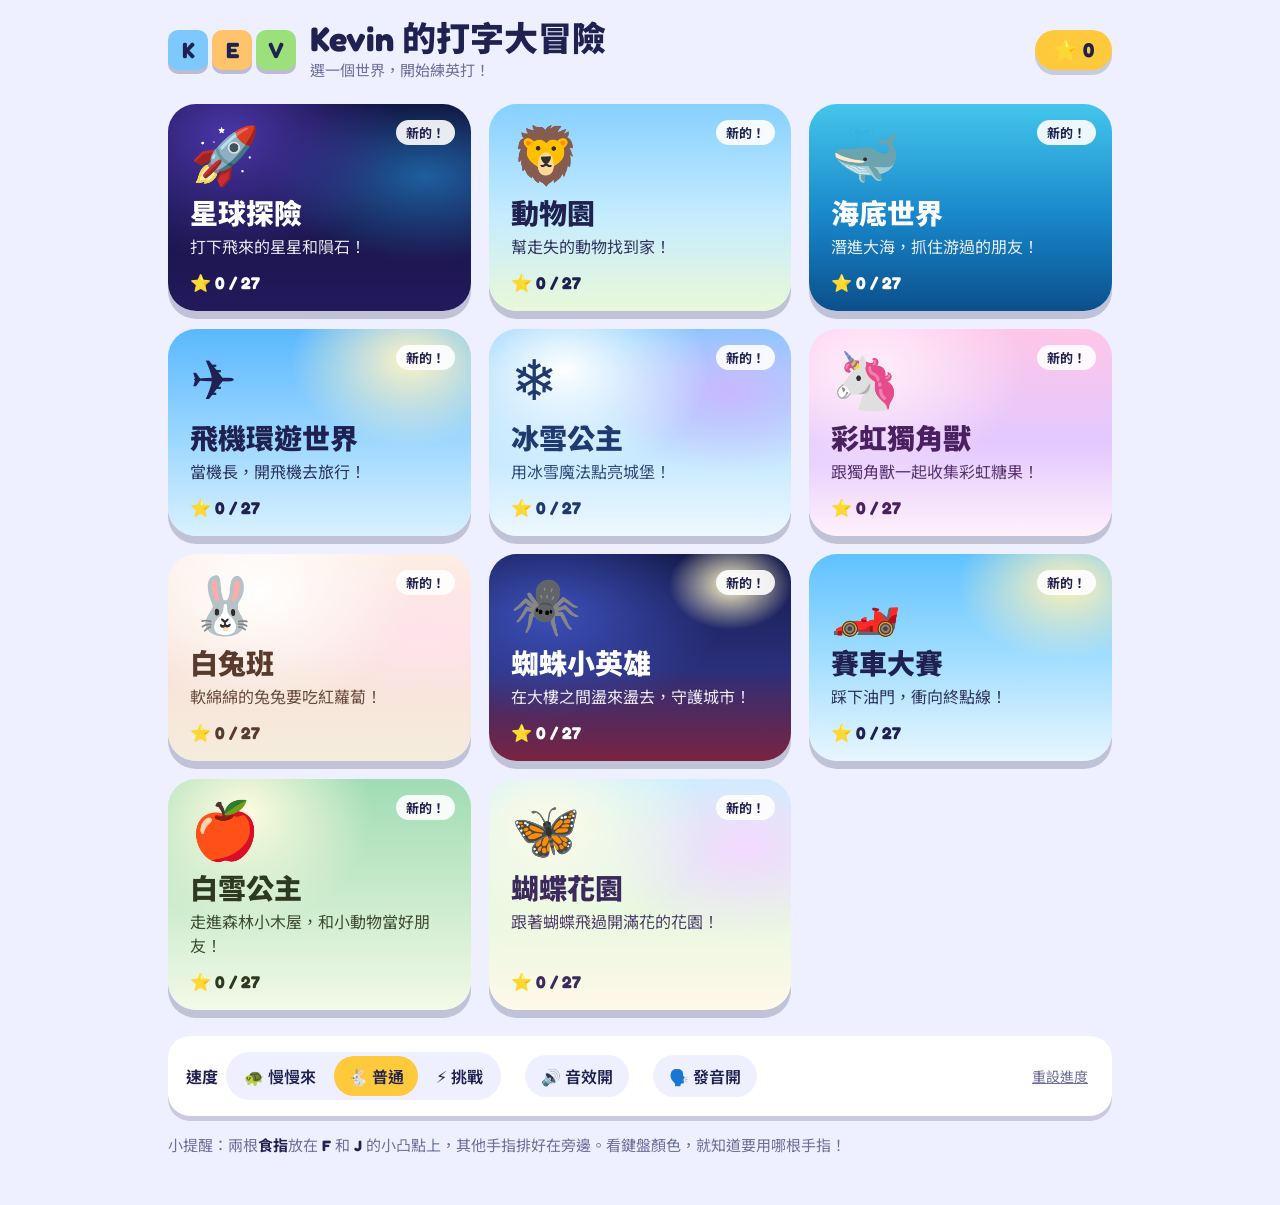
==== commit 8f6882a2: "Update v2 with 2026-10-04 version (voice narration)" ====
--- a/v2/index.html
+++ b/v2/index.html
@@ -312,6 +312,56 @@
     cheers:['好可愛！','彩虹魔法！','閃亮亮！','獨角獸好開心！'],
     words:[['bow','🎀','蝴蝶結'],['cake','🍰','蛋糕'],['pink','💗','粉紅色'],['love','💕','喜歡'],['ring','💍','戒指'],['candy','🍬','糖果'],['heart','❤️','愛心'],
            ['fairy','🧚','仙子'],['dress','👗','洋裝'],['kitty','🐱','小貓'],['bunny','🐰','小兔子'],['flower','🌸','花'],['rainbow','🌈','彩虹'],['unicorn','🦄','獨角獸']]
+  },
+  {
+    id:'bunny', name:'白兔班', icon:'🐰', tagline:'軟綿綿的兔兔要吃紅蘿蔔！',
+    bg:'radial-gradient(ellipse at 30% 18%, #ffffff 0%, transparent 50%), radial-gradient(ellipse at 85% 40%, #ffe3ec 0%, transparent 45%), linear-gradient(180deg,#fdeee4 0%,#f8e3d8 55%,#f4ecdc 100%)',
+    ground:'linear-gradient(180deg,#cfe8b8,#a8d48e)', textOnBg:'#5b3a2e', accent:'#f29bb0',
+    decor:['🌷','🥕','🍀','🌼','🥕','🌷'], skyDecor:['☁️','🤍','✨','☁️'],
+    carriers:['🐰','🐇','🥕','🍀','🤍','🧸'], particles:['🤍','🥕','🌸'],
+    cheers:['兔兔跳起來了！','白兔班最棒！','抱抱一個！','軟綿綿好可愛！'],
+    words:[['hop','🐇','跳'],['ear','👂','耳朵'],['hug','🤗','抱抱'],['nap','😴','午睡'],['egg','🥚','蛋'],['nose','👃','鼻子'],['milk','🥛','牛奶'],
+           ['soft','☁️','軟軟的'],['white','🤍','白色'],['carrot','🥕','紅蘿蔔'],['clover','🍀','幸運草'],['garden','🌷','花園'],['bunny','🐰','兔兔'],['rabbit','🐇','兔子']]
+  },
+  {
+    id:'spider', name:'蜘蛛小英雄', icon:'🕷️', tagline:'在大樓之間盪來盪去，守護城市！',
+    bg:'radial-gradient(ellipse at 80% 15%, #fff6c8 0%, transparent 18%), radial-gradient(ellipse at 20% 30%, #3b4fb8 0%, transparent 50%), linear-gradient(180deg,#141a4a 0%,#2a2f7a 55%,#7a2440 100%)',
+    ground:'linear-gradient(180deg,#5c6070,#383b47)', textOnBg:'#ffffff', accent:'#e63946',
+    decor:['🏢','🏙️','🚦','🏬','🌃','🏢'], skyDecor:['🕸️','✦','·','✧'],
+    carriers:['🕷️','🕸️','🦸','💥','⭐','🏙️'], particles:['🕸️','💥','✨'],
+    cheers:['蛛絲發射！','城市守護者！','盪得好高！','英雄出動！'],
+    words:[['web','🕸️','蜘蛛網'],['bug','🐛','蟲'],['hero','🦸','英雄'],['mask','🎭','面具'],['city','🏙️','城市'],['jump','🤸','跳'],
+           ['night','🌃','夜晚'],['climb','🧗','攀爬'],['power','⚡','力量'],['spider','🕷️','蜘蛛'],['rescue','🆘','救援'],['building','🏢','大樓']]
+  },
+  {
+    id:'race', name:'賽車大賽', icon:'🏎️', tagline:'踩下油門，衝向終點線！',
+    bg:'radial-gradient(ellipse at 85% 15%, #fff1b8 0%, transparent 30%), linear-gradient(180deg,#5fc2ff 0%,#a8e0ff 55%,#e8f6ff 100%)',
+    ground:'repeating-linear-gradient(90deg,#3d3f46 0 40px,#4a4d55 40px 80px)', textOnBg:'#1f2150', accent:'#ff7a00',
+    decor:['🏁','🚧','🛞','🏆','🚧','🏁'], skyDecor:['☁️','💨','🎈','☁️'],
+    carriers:['🏎️','🚗','🚙','🏍️','🛞','🏁'], particles:['💨','🔥','⭐'],
+    cheers:['全速衝刺！','第一名！','賽車高手！','超車成功！'],
+    words:[['car','🚗','車子'],['win','🥇','贏'],['gas','⛽','汽油'],['race','🏎️','比賽'],['fast','⚡','快'],['road','🛣️','馬路'],['tire','🛞','輪胎'],
+           ['flag','🏁','旗子'],['speed','💨','速度'],['track','🏟️','賽道'],['helmet','⛑️','安全帽'],['engine','⚙️','引擎'],['trophy','🏆','獎盃']]
+  },
+  {
+    id:'snowwhite', name:'白雪公主', icon:'🍎', tagline:'走進森林小木屋，和小動物當好朋友！',
+    bg:'radial-gradient(ellipse at 25% 15%, #fffbe0 0%, transparent 40%), linear-gradient(180deg,#9fdcb4 0%,#cdeccf 55%,#f3f9e8 100%)',
+    ground:'linear-gradient(180deg,#6fae5a,#4a8a3c)', textOnBg:'#2d3a1f', accent:'#c9184a',
+    decor:['🌲','🏡','🍄','🌳','🐿️','🌲'], skyDecor:['🐦','☁️','✨','🌤️'],
+    carriers:['🍎','🪞','👑','🐦','🌹','🦌'], particles:['🍎','✨','🌸'],
+    cheers:['魔鏡說你最棒！','森林好朋友！','好厲害喔！','公主好開心！'],
+    words:[['red','🔴','紅色'],['bird','🐦','小鳥'],['deer','🦌','小鹿'],['king','👑','國王'],['kind','💗','善良'],['apple','🍎','蘋果'],
+           ['dream','💤','夢'],['dwarf','⛏️','小矮人'],['house','🏡','房子'],['forest','🌲','森林'],['mirror','🪞','鏡子'],['prince','🤴','王子']]
+  },
+  {
+    id:'butterfly', name:'蝴蝶花園', icon:'🦋', tagline:'跟著蝴蝶飛過開滿花的花園！',
+    bg:'radial-gradient(ellipse at 20% 20%, #fffbe6 0%, transparent 45%), radial-gradient(ellipse at 85% 30%, #f3d9ff 0%, transparent 40%), linear-gradient(180deg,#c8f0ff 0%,#e6f8e0 55%,#fff8e8 100%)',
+    ground:'linear-gradient(180deg,#9be07a,#6cc04f)', textOnBg:'#3d2a5c', accent:'#9b5de5',
+    decor:['🌻','🌷','🌿','🌼','🌷','🌻'], skyDecor:['☁️','🌤️','✨','☁️'],
+    carriers:['🦋','🐝','🌸','🐞','🌼','🐛'], particles:['🌸','✨','🦋'],
+    cheers:['飛起來了！','花園好漂亮！','蝴蝶在跳舞！','好棒喔！'],
+    words:[['bee','🐝','蜜蜂'],['bud','🌱','花苞'],['dew','💧','露珠'],['leaf','🍃','葉子'],['rose','🌹','玫瑰'],['tulip','🌷','鬱金香'],
+           ['daisy','🌼','小雛菊'],['honey','🍯','蜂蜜'],['spring','🌸','春天'],['garden','🏡','花園'],['ladybug','🐞','瓢蟲'],['butterfly','🦋','蝴蝶']]
   }
 ];
 /* THEMES-END */
